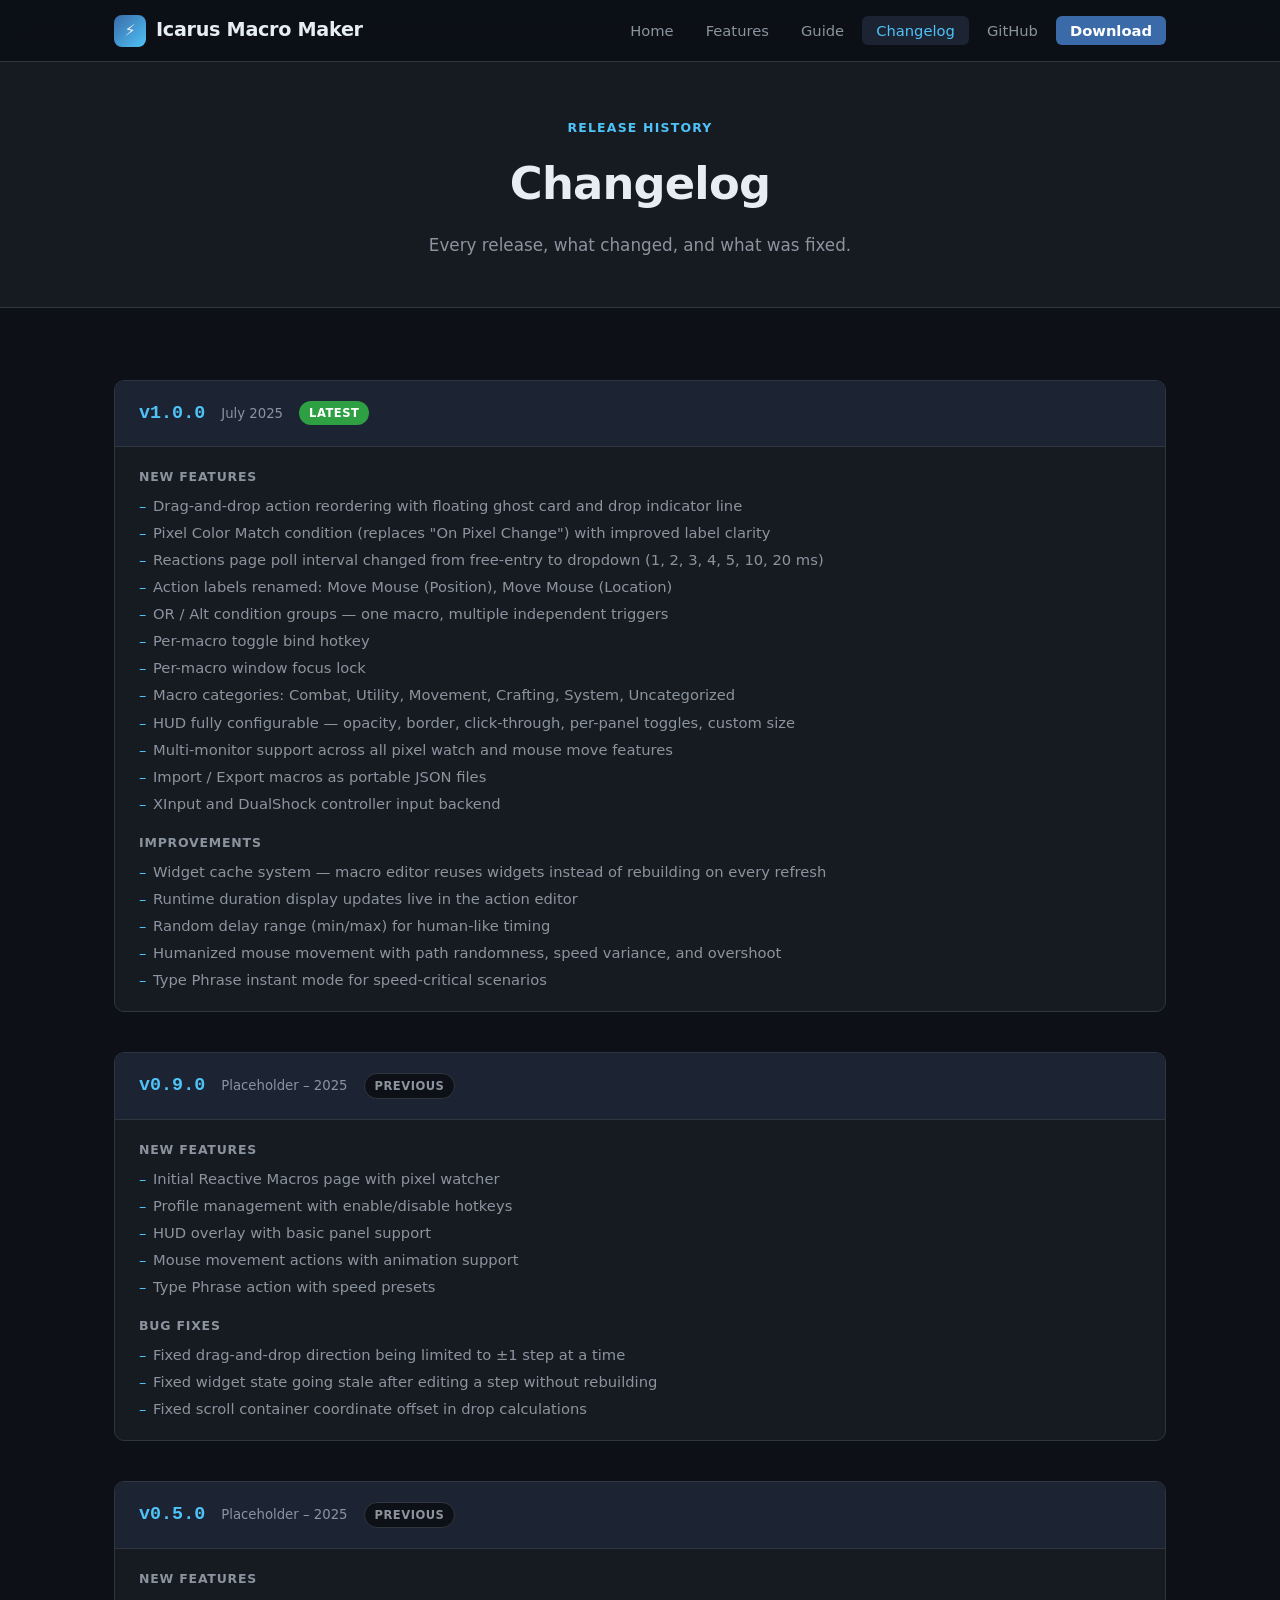
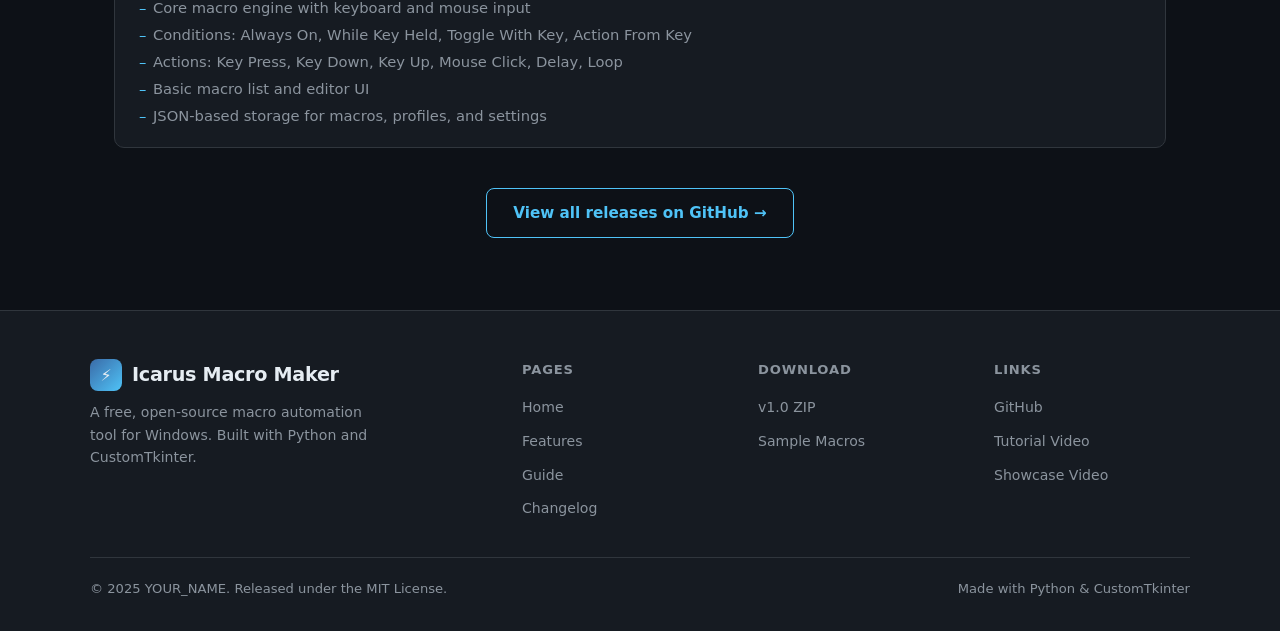
==== docs/changelog.html @ ae3ba270 "Add files via upload" ====
<!DOCTYPE html>
<html lang="en">
<head>
  <meta charset="UTF-8" />
  <meta name="viewport" content="width=device-width, initial-scale=1.0" />
  <meta name="description" content="Icarus Macro Maker changelog – version history and release notes." />
  <title>Changelog – Icarus Macro Maker</title>
  <link rel="stylesheet" href="css/style.css" />
</head>
<body>
<nav class="nav" role="navigation" aria-label="Main navigation">
  <div class="nav__inner">
    <a href="index.html" class="nav__logo">
      <div class="nav__logo-icon" aria-hidden="true">⚡</div>
      Icarus Macro Maker
    </a>
    <ul class="nav__links" role="list">
      <li><a href="index.html">Home</a></li>
      <li><a href="features.html">Features</a></li>
      <li><a href="guide.html">Guide</a></li>
      <li><a href="changelog.html">Changelog</a></li>
      <li><a href="https://github.com/YOUR_USERNAME/IcarusMacroMaker" target="_blank" rel="noopener">GitHub</a></li>
      <li><a href="index.html#downloads" class="nav__cta">Download</a></li>
    </ul>
    <button class="nav__hamburger" aria-label="Toggle menu" aria-expanded="false">
      <span></span><span></span><span></span>
    </button>
  </div>
</nav>

<header class="page-header" aria-labelledby="page-title">
  <p class="section__eyebrow">Release History</p>
  <h1 class="page-header__title" id="page-title">Changelog</h1>
  <p class="page-header__desc">Every release, what changed, and what was fixed.</p>
</header>

<section class="section" aria-label="Changelog">
  <div class="container">
    <div class="changelog">

      <!-- v1.0 -->
      <div class="cl-version">
        <div class="cl-version__header">
          <span class="cl-version__tag">v1.0.0</span>
          <span class="cl-version__date">July 2025</span>
          <span class="badge badge--latest">Latest</span>
        </div>
        <div class="cl-version__body">
          <div class="cl-group">
            <div class="cl-group__label">New Features</div>
            <div class="cl-group__items">
              <div class="cl-item">Drag-and-drop action reordering with floating ghost card and drop indicator line</div>
              <div class="cl-item">Pixel Color Match condition (replaces "On Pixel Change") with improved label clarity</div>
              <div class="cl-item">Reactions page poll interval changed from free-entry to dropdown (1, 2, 3, 4, 5, 10, 20 ms)</div>
              <div class="cl-item">Action labels renamed: Move Mouse (Position), Move Mouse (Location)</div>
              <div class="cl-item">OR / Alt condition groups — one macro, multiple independent triggers</div>
              <div class="cl-item">Per-macro toggle bind hotkey</div>
              <div class="cl-item">Per-macro window focus lock</div>
              <div class="cl-item">Macro categories: Combat, Utility, Movement, Crafting, System, Uncategorized</div>
              <div class="cl-item">HUD fully configurable — opacity, border, click-through, per-panel toggles, custom size</div>
              <div class="cl-item">Multi-monitor support across all pixel watch and mouse move features</div>
              <div class="cl-item">Import / Export macros as portable JSON files</div>
              <div class="cl-item">XInput and DualShock controller input backend</div>
            </div>
          </div>
          <div class="cl-group">
            <div class="cl-group__label">Improvements</div>
            <div class="cl-group__items">
              <div class="cl-item">Widget cache system — macro editor reuses widgets instead of rebuilding on every refresh</div>
              <div class="cl-item">Runtime duration display updates live in the action editor</div>
              <div class="cl-item">Random delay range (min/max) for human-like timing</div>
              <div class="cl-item">Humanized mouse movement with path randomness, speed variance, and overshoot</div>
              <div class="cl-item">Type Phrase instant mode for speed-critical scenarios</div>
            </div>
          </div>
        </div>
      </div>

      <!-- v0.9 -->
      <div class="cl-version">
        <div class="cl-version__header">
          <span class="cl-version__tag">v0.9.0</span>
          <span class="cl-version__date">Placeholder – 2025</span>
          <span class="badge badge--old">Previous</span>
        </div>
        <div class="cl-version__body">
          <div class="cl-group">
            <div class="cl-group__label">New Features</div>
            <div class="cl-group__items">
              <div class="cl-item">Initial Reactive Macros page with pixel watcher</div>
              <div class="cl-item">Profile management with enable/disable hotkeys</div>
              <div class="cl-item">HUD overlay with basic panel support</div>
              <div class="cl-item">Mouse movement actions with animation support</div>
              <div class="cl-item">Type Phrase action with speed presets</div>
            </div>
          </div>
          <div class="cl-group">
            <div class="cl-group__label">Bug Fixes</div>
            <div class="cl-group__items">
              <div class="cl-item">Fixed drag-and-drop direction being limited to ±1 step at a time</div>
              <div class="cl-item">Fixed widget state going stale after editing a step without rebuilding</div>
              <div class="cl-item">Fixed scroll container coordinate offset in drop calculations</div>
            </div>
          </div>
        </div>
      </div>

      <!-- v0.5 -->
      <div class="cl-version">
        <div class="cl-version__header">
          <span class="cl-version__tag">v0.5.0</span>
          <span class="cl-version__date">Placeholder – 2025</span>
          <span class="badge badge--old">Previous</span>
        </div>
        <div class="cl-version__body">
          <div class="cl-group">
            <div class="cl-group__label">New Features</div>
            <div class="cl-group__items">
              <div class="cl-item">Core macro engine with keyboard and mouse input</div>
              <div class="cl-item">Conditions: Always On, While Key Held, Toggle With Key, Action From Key</div>
              <div class="cl-item">Actions: Key Press, Key Down, Key Up, Mouse Click, Delay, Loop</div>
              <div class="cl-item">Basic macro list and editor UI</div>
              <div class="cl-item">JSON-based storage for macros, profiles, and settings</div>
            </div>
          </div>
        </div>
      </div>

    </div>

    <div style="margin-top:40px;text-align:center;">
      <a href="https://github.com/YOUR_USERNAME/IcarusMacroMaker/releases" target="_blank" rel="noopener" class="btn btn-outline">
        View all releases on GitHub →
      </a>
    </div>
  </div>
</section>

<footer class="footer" role="contentinfo">
  <div class="footer__inner">
    <div class="footer__brand">
      <div class="nav__logo"><div class="nav__logo-icon" aria-hidden="true">⚡</div>Icarus Macro Maker</div>
      <p>A free, open-source macro automation tool for Windows. Built with Python and CustomTkinter.</p>
    </div>
    <div>
      <div class="footer__col-title">Pages</div>
      <ul class="footer__links">
        <li><a href="index.html">Home</a></li><li><a href="features.html">Features</a></li>
        <li><a href="guide.html">Guide</a></li><li><a href="changelog.html">Changelog</a></li>
      </ul>
    </div>
    <div>
      <div class="footer__col-title">Download</div>
      <ul class="footer__links">
        <li><a href="releases/IcarusMacroMaker_v1.0.zip" download>v1.0 ZIP</a></li>
        <li><a href="releases/IcarusMacroMaker_SampleMacros.json" download>Sample Macros</a></li>
      </ul>
    </div>
    <div>
      <div class="footer__col-title">Links</div>
      <ul class="footer__links">
        <li><a href="https://github.com/YOUR_USERNAME/IcarusMacroMaker" target="_blank" rel="noopener">GitHub</a></li>
        <li><a href="https://www.youtube.com/watch?v=PLACEHOLDER_VIDEO_1" target="_blank" rel="noopener">Tutorial Video</a></li>
        <li><a href="https://www.youtube.com/watch?v=PLACEHOLDER_VIDEO_2" target="_blank" rel="noopener">Showcase Video</a></li>
      </ul>
    </div>
  </div>
  <div class="footer__bottom">
    <span>© 2025 YOUR_NAME. Released under the MIT License.</span>
    <span>Made with Python &amp; CustomTkinter</span>
  </div>
</footer>
<script src="js/main.js"></script>
</body>
</html>
---- docs/css/style.css ----
/* ============================================================
   Icarus Macro Maker – GitHub Pages stylesheet
   Dark theme, no framework dependencies
   ============================================================ */

/* ── Reset & base ─────────────────────────────────────────── */
*, *::before, *::after { box-sizing: border-box; margin: 0; padding: 0; }

:root {
  --bg:          #0d1117;
  --bg2:         #161b22;
  --bg3:         #1c2333;
  --border:      #30363d;
  --accent:      #4FC3F7;
  --accent2:     #3A6BA8;
  --accent-glow: rgba(79,195,247,0.18);
  --text:        #e6edf3;
  --text-muted:  #8b949e;
  --red:         #AA0000;
  --red-hover:   #cc2222;
  --green:       #2ea043;
  --radius:      10px;
  --nav-h:       62px;
  --max-w:       1100px;
  --transition:  0.2s ease;
}

html { scroll-behavior: smooth; font-size: 16px; }

body {
  background: var(--bg);
  color: var(--text);
  font-family: "Segoe UI", system-ui, -apple-system, sans-serif;
  line-height: 1.6;
  min-height: 100vh;
}

a { color: var(--accent); text-decoration: none; }
a:hover { text-decoration: underline; }

img { max-width: 100%; display: block; }

ul { list-style: none; }

/* ── Utility ──────────────────────────────────────────────── */
.container { max-width: var(--max-w); margin: 0 auto; padding: 0 24px; }
.text-muted { color: var(--text-muted); }
.text-accent { color: var(--accent); }
.mt-sm { margin-top: 8px; }
.mt-md { margin-top: 24px; }
.mt-lg { margin-top: 48px; }
.mb-md { margin-bottom: 24px; }

/* ── Navigation ───────────────────────────────────────────── */
.nav {
  position: sticky;
  top: 0;
  z-index: 100;
  height: var(--nav-h);
  background: rgba(13,17,23,0.92);
  backdrop-filter: blur(12px);
  border-bottom: 1px solid var(--border);
  display: flex;
  align-items: center;
}

.nav__inner {
  display: flex;
  align-items: center;
  justify-content: space-between;
  width: 100%;
  max-width: var(--max-w);
  margin: 0 auto;
  padding: 0 24px;
}

.nav__logo {
  font-size: 1.2rem;
  font-weight: 700;
  color: var(--text);
  letter-spacing: -0.3px;
  display: flex;
  align-items: center;
  gap: 10px;
}

.nav__logo-icon {
  width: 32px;
  height: 32px;
  background: linear-gradient(135deg, var(--accent2), var(--accent));
  border-radius: 8px;
  display: flex;
  align-items: center;
  justify-content: center;
  font-size: 1rem;
}

.nav__links {
  display: flex;
  align-items: center;
  gap: 4px;
}

.nav__links a {
  color: var(--text-muted);
  padding: 6px 14px;
  border-radius: 6px;
  font-size: 0.92rem;
  transition: color var(--transition), background var(--transition);
}

.nav__links a:hover,
.nav__links a.active {
  color: var(--text);
  background: var(--bg3);
  text-decoration: none;
}

.nav__links a.active { color: var(--accent); }

.nav__cta {
  background: var(--accent2);
  color: #fff !important;
  padding: 7px 18px;
  border-radius: 6px;
  font-weight: 600;
  font-size: 0.88rem;
  transition: background var(--transition);
}

.nav__cta:hover {
  background: var(--accent) !important;
  color: #000 !important;
  text-decoration: none !important;
}

/* hamburger (mobile) */
.nav__hamburger {
  display: none;
  flex-direction: column;
  gap: 5px;
  cursor: pointer;
  padding: 4px;
}
.nav__hamburger span {
  width: 24px; height: 2px;
  background: var(--text-muted);
  border-radius: 2px;
  transition: var(--transition);
}

/* ── Hero ─────────────────────────────────────────────────── */
.hero {
  padding: 96px 24px 80px;
  text-align: center;
  background: radial-gradient(ellipse 80% 50% at 50% -10%, rgba(58,107,168,0.28) 0%, transparent 70%);
}

.hero__badge {
  display: inline-block;
  background: var(--bg3);
  border: 1px solid var(--border);
  color: var(--accent);
  font-size: 0.8rem;
  font-weight: 600;
  letter-spacing: 0.6px;
  text-transform: uppercase;
  padding: 4px 14px;
  border-radius: 20px;
  margin-bottom: 22px;
}

.hero__title {
  font-size: clamp(2.4rem, 6vw, 4rem);
  font-weight: 800;
  letter-spacing: -1.5px;
  line-height: 1.1;
  margin-bottom: 22px;
}

.hero__title span { color: var(--accent); }

.hero__sub {
  font-size: 1.15rem;
  color: var(--text-muted);
  max-width: 580px;
  margin: 0 auto 36px;
}

.hero__actions {
  display: flex;
  justify-content: center;
  gap: 14px;
  flex-wrap: wrap;
}

/* ── Buttons ──────────────────────────────────────────────── */
.btn {
  display: inline-flex;
  align-items: center;
  gap: 8px;
  padding: 12px 26px;
  border-radius: 8px;
  font-size: 0.95rem;
  font-weight: 600;
  cursor: pointer;
  border: none;
  transition: all var(--transition);
  text-decoration: none !important;
}

.btn-primary {
  background: var(--accent);
  color: #000;
}
.btn-primary:hover { background: #81d4fa; transform: translateY(-1px); }

.btn-secondary {
  background: var(--bg3);
  color: var(--text);
  border: 1px solid var(--border);
}
.btn-secondary:hover { background: #21262d; border-color: var(--accent); }

.btn-outline {
  background: transparent;
  color: var(--accent);
  border: 1px solid var(--accent);
}
.btn-outline:hover { background: var(--accent-glow); }

.btn-red {
  background: var(--red);
  color: #fff;
}
.btn-red:hover { background: var(--red-hover); }

.btn-yt {
  background: #c4302b;
  color: #fff;
}
.btn-yt:hover { background: #e03025; transform: translateY(-1px); }

.btn-sm { padding: 8px 16px; font-size: 0.85rem; }

.btn svg, .btn .icon { width: 18px; height: 18px; flex-shrink: 0; }

/* ── Section ──────────────────────────────────────────────── */
.section { padding: 72px 0; }
.section--alt { background: var(--bg2); }

.section__header {
  text-align: center;
  margin-bottom: 52px;
}

.section__eyebrow {
  font-size: 0.78rem;
  font-weight: 700;
  letter-spacing: 1.2px;
  text-transform: uppercase;
  color: var(--accent);
  margin-bottom: 10px;
}

.section__title {
  font-size: clamp(1.6rem, 3.5vw, 2.4rem);
  font-weight: 700;
  letter-spacing: -0.6px;
  margin-bottom: 14px;
}

.section__desc {
  color: var(--text-muted);
  font-size: 1.05rem;
  max-width: 560px;
  margin: 0 auto;
}

/* ── Cards grid ───────────────────────────────────────────── */
.cards {
  display: grid;
  grid-template-columns: repeat(auto-fill, minmax(280px, 1fr));
  gap: 20px;
}

.card {
  background: var(--bg2);
  border: 1px solid var(--border);
  border-radius: var(--radius);
  padding: 28px 24px;
  transition: border-color var(--transition), transform var(--transition);
}

.card:hover {
  border-color: var(--accent2);
  transform: translateY(-2px);
}

.section--alt .card { background: var(--bg3); }

.card__icon {
  font-size: 1.8rem;
  margin-bottom: 14px;
}

.card__title {
  font-size: 1.05rem;
  font-weight: 700;
  margin-bottom: 8px;
}

.card__body {
  font-size: 0.93rem;
  color: var(--text-muted);
  line-height: 1.6;
}

/* ── Download cards ───────────────────────────────────────── */
.download-grid {
  display: grid;
  grid-template-columns: repeat(auto-fill, minmax(320px, 1fr));
  gap: 24px;
}

.dl-card {
  background: var(--bg3);
  border: 1px solid var(--border);
  border-radius: var(--radius);
  padding: 28px 26px;
  display: flex;
  flex-direction: column;
  gap: 14px;
  transition: border-color var(--transition);
}

.dl-card:hover { border-color: var(--accent); }

.dl-card__icon { font-size: 2.2rem; }

.dl-card__name {
  font-size: 1.15rem;
  font-weight: 700;
}

.dl-card__meta {
  font-size: 0.82rem;
  color: var(--text-muted);
  display: flex;
  gap: 16px;
}

.dl-card__desc {
  font-size: 0.92rem;
  color: var(--text-muted);
  flex: 1;
}

/* ── YouTube grid ─────────────────────────────────────────── */
.yt-grid {
  display: grid;
  grid-template-columns: repeat(auto-fill, minmax(320px, 1fr));
  gap: 24px;
}

.yt-card {
  background: var(--bg3);
  border: 1px solid var(--border);
  border-radius: var(--radius);
  overflow: hidden;
  transition: border-color var(--transition), transform var(--transition);
}

.yt-card:hover { border-color: #c4302b; transform: translateY(-2px); }

.yt-card__thumb {
  position: relative;
  background: #111;
  aspect-ratio: 16/9;
  display: flex;
  align-items: center;
  justify-content: center;
  overflow: hidden;
}

.yt-card__thumb img {
  width: 100%;
  height: 100%;
  object-fit: cover;
}

.yt-card__play {
  position: absolute;
  inset: 0;
  display: flex;
  align-items: center;
  justify-content: center;
  background: rgba(0,0,0,0.35);
  transition: background var(--transition);
}

.yt-card:hover .yt-card__play { background: rgba(0,0,0,0.15); }

.yt-card__play svg {
  width: 52px; height: 52px;
  fill: #fff;
  drop-shadow: 0 2px 8px rgba(0,0,0,0.5);
}

.yt-card__info { padding: 18px 20px; }
.yt-card__label {
  font-size: 0.72rem;
  font-weight: 700;
  letter-spacing: 0.8px;
  text-transform: uppercase;
  color: #c4302b;
  margin-bottom: 6px;
}
.yt-card__title {
  font-size: 1rem;
  font-weight: 600;
  margin-bottom: 6px;
}
.yt-card__desc { font-size: 0.88rem; color: var(--text-muted); }

/* ── Feature list ─────────────────────────────────────────── */
.feature-list {
  display: flex;
  flex-direction: column;
  gap: 48px;
}

.feature-block {
  display: grid;
  grid-template-columns: 1fr 1fr;
  gap: 48px;
  align-items: start;
}

.feature-block--flip { direction: rtl; }
.feature-block--flip > * { direction: ltr; }

.feature-block__icon {
  font-size: 3rem;
  margin-bottom: 12px;
}

.feature-block__title {
  font-size: 1.45rem;
  font-weight: 700;
  margin-bottom: 10px;
}

.feature-block__body {
  color: var(--text-muted);
  font-size: 0.97rem;
  line-height: 1.75;
  margin-bottom: 16px;
}

.feature-block__panel {
  background: var(--bg3);
  border: 1px solid var(--border);
  border-radius: var(--radius);
  padding: 22px 24px;
}

.feature-tag-list {
  display: flex;
  flex-wrap: wrap;
  gap: 8px;
  margin-top: 12px;
}

.tag {
  background: var(--bg3);
  border: 1px solid var(--border);
  color: var(--text-muted);
  font-size: 0.8rem;
  padding: 3px 10px;
  border-radius: 20px;
}

.tag--accent {
  border-color: var(--accent2);
  color: var(--accent);
  background: var(--accent-glow);
}

/* ── Checklist ────────────────────────────────────────────── */
.checklist { display: flex; flex-direction: column; gap: 10px; }
.checklist li {
  display: flex;
  align-items: flex-start;
  gap: 10px;
  font-size: 0.93rem;
  color: var(--text-muted);
}
.checklist li::before {
  content: "✓";
  color: var(--accent);
  font-weight: 700;
  flex-shrink: 0;
  margin-top: 1px;
}

/* ── Guide steps ──────────────────────────────────────────── */
.steps { display: flex; flex-direction: column; gap: 28px; }

.step {
  display: flex;
  gap: 20px;
  align-items: flex-start;
}

.step__num {
  width: 38px;
  height: 38px;
  border-radius: 50%;
  background: var(--accent2);
  color: #fff;
  font-size: 0.95rem;
  font-weight: 700;
  display: flex;
  align-items: center;
  justify-content: center;
  flex-shrink: 0;
}

.step__body { flex: 1; }

.step__title {
  font-size: 1.05rem;
  font-weight: 700;
  margin-bottom: 5px;
}

.step__desc {
  font-size: 0.92rem;
  color: var(--text-muted);
  line-height: 1.65;
}

.step__code {
  margin-top: 10px;
  background: var(--bg);
  border: 1px solid var(--border);
  border-radius: 6px;
  padding: 12px 16px;
  font-family: "Cascadia Code", "Fira Code", monospace;
  font-size: 0.85rem;
  color: var(--accent);
  overflow-x: auto;
}

/* ── Code blocks ──────────────────────────────────────────── */
pre, code {
  font-family: "Cascadia Code", "Fira Code", "Consolas", monospace;
  font-size: 0.87rem;
}

pre {
  background: var(--bg);
  border: 1px solid var(--border);
  border-radius: 8px;
  padding: 18px 20px;
  overflow-x: auto;
  color: #79c0ff;
  line-height: 1.65;
}

/* ── Changelog ────────────────────────────────────────────── */
.changelog { display: flex; flex-direction: column; gap: 40px; }

.cl-version {
  background: var(--bg2);
  border: 1px solid var(--border);
  border-radius: var(--radius);
  overflow: hidden;
}

.cl-version__header {
  display: flex;
  align-items: center;
  gap: 16px;
  padding: 18px 24px;
  background: var(--bg3);
  border-bottom: 1px solid var(--border);
}

.cl-version__tag {
  font-size: 1.15rem;
  font-weight: 700;
  font-family: monospace;
  color: var(--accent);
}

.cl-version__date {
  font-size: 0.83rem;
  color: var(--text-muted);
}

.badge {
  font-size: 0.72rem;
  font-weight: 700;
  letter-spacing: 0.5px;
  text-transform: uppercase;
  padding: 3px 10px;
  border-radius: 20px;
}

.badge--latest { background: var(--green); color: #fff; }
.badge--beta   { background: #9e6a03; color: #fff; }
.badge--old    { background: var(--bg); color: var(--text-muted); border: 1px solid var(--border); }

.cl-version__body { padding: 20px 24px; }

.cl-group { margin-bottom: 18px; }
.cl-group:last-child { margin-bottom: 0; }

.cl-group__label {
  font-size: 0.78rem;
  font-weight: 700;
  letter-spacing: 0.8px;
  text-transform: uppercase;
  color: var(--text-muted);
  margin-bottom: 8px;
}

.cl-group__items { display: flex; flex-direction: column; gap: 5px; }

.cl-item {
  font-size: 0.92rem;
  color: var(--text-muted);
  padding-left: 14px;
  position: relative;
  line-height: 1.5;
}

.cl-item::before {
  content: "–";
  position: absolute;
  left: 0;
  color: var(--accent);
}

/* ── Stats bar ────────────────────────────────────────────── */
.stats {
  display: grid;
  grid-template-columns: repeat(auto-fill, minmax(160px, 1fr));
  gap: 1px;
  background: var(--border);
  border: 1px solid var(--border);
  border-radius: var(--radius);
  overflow: hidden;
}

.stat {
  background: var(--bg2);
  padding: 28px 24px;
  text-align: center;
}

.stat__num {
  font-size: 2rem;
  font-weight: 800;
  color: var(--accent);
  line-height: 1;
  margin-bottom: 6px;
}

.stat__label {
  font-size: 0.82rem;
  color: var(--text-muted);
}

/* ── Footer ───────────────────────────────────────────────── */
.footer {
  border-top: 1px solid var(--border);
  background: var(--bg2);
  padding: 48px 24px 32px;
}

.footer__inner {
  max-width: var(--max-w);
  margin: 0 auto;
  display: grid;
  grid-template-columns: 2fr 1fr 1fr 1fr;
  gap: 40px;
}

.footer__brand p {
  color: var(--text-muted);
  font-size: 0.88rem;
  margin-top: 10px;
  max-width: 280px;
}

.footer__col-title {
  font-size: 0.82rem;
  font-weight: 700;
  letter-spacing: 0.8px;
  text-transform: uppercase;
  color: var(--text-muted);
  margin-bottom: 14px;
}

.footer__links { display: flex; flex-direction: column; gap: 8px; }
.footer__links a {
  font-size: 0.88rem;
  color: var(--text-muted);
  transition: color var(--transition);
}
.footer__links a:hover { color: var(--text); text-decoration: none; }

.footer__bottom {
  max-width: var(--max-w);
  margin: 36px auto 0;
  padding-top: 20px;
  border-top: 1px solid var(--border);
  display: flex;
  justify-content: space-between;
  align-items: center;
  flex-wrap: wrap;
  gap: 12px;
  font-size: 0.82rem;
  color: var(--text-muted);
}

/* ── Alert / info box ─────────────────────────────────────── */
.alert {
  border-radius: 8px;
  padding: 14px 18px;
  font-size: 0.92rem;
  line-height: 1.6;
  margin: 16px 0;
  display: flex;
  gap: 10px;
  align-items: flex-start;
}

.alert--info {
  background: rgba(79,195,247,0.08);
  border: 1px solid rgba(79,195,247,0.25);
  color: var(--accent);
}

.alert--warn {
  background: rgba(210,153,34,0.08);
  border: 1px solid rgba(210,153,34,0.3);
  color: #d2991a;
}

/* ── Page header (inner pages) ────────────────────────────── */
.page-header {
  background: var(--bg2);
  border-bottom: 1px solid var(--border);
  padding: 56px 24px 48px;
  text-align: center;
}

.page-header__title {
  font-size: clamp(1.8rem, 4vw, 2.8rem);
  font-weight: 800;
  letter-spacing: -0.8px;
  margin-bottom: 12px;
}

.page-header__desc {
  color: var(--text-muted);
  font-size: 1.05rem;
  max-width: 540px;
  margin: 0 auto;
}

/* ── Divider ──────────────────────────────────────────────── */
.divider {
  border: none;
  border-top: 1px solid var(--border);
  margin: 48px 0;
}

/* ── Responsive ───────────────────────────────────────────── */
@media (max-width: 900px) {
  .footer__inner { grid-template-columns: 1fr 1fr; }
  .feature-block { grid-template-columns: 1fr; gap: 24px; }
  .feature-block--flip { direction: ltr; }
}

@media (max-width: 640px) {
  .nav__links { display: none; flex-direction: column; position: absolute; top: var(--nav-h); left: 0; right: 0; background: var(--bg2); border-bottom: 1px solid var(--border); padding: 12px 16px; gap: 2px; }
  .nav__links.open { display: flex; }
  .nav__hamburger { display: flex; }
  .hero { padding: 64px 20px 56px; }
  .footer__inner { grid-template-columns: 1fr; gap: 28px; }
  .stats { grid-template-columns: 1fr 1fr; }
  .section { padding: 48px 0; }
}
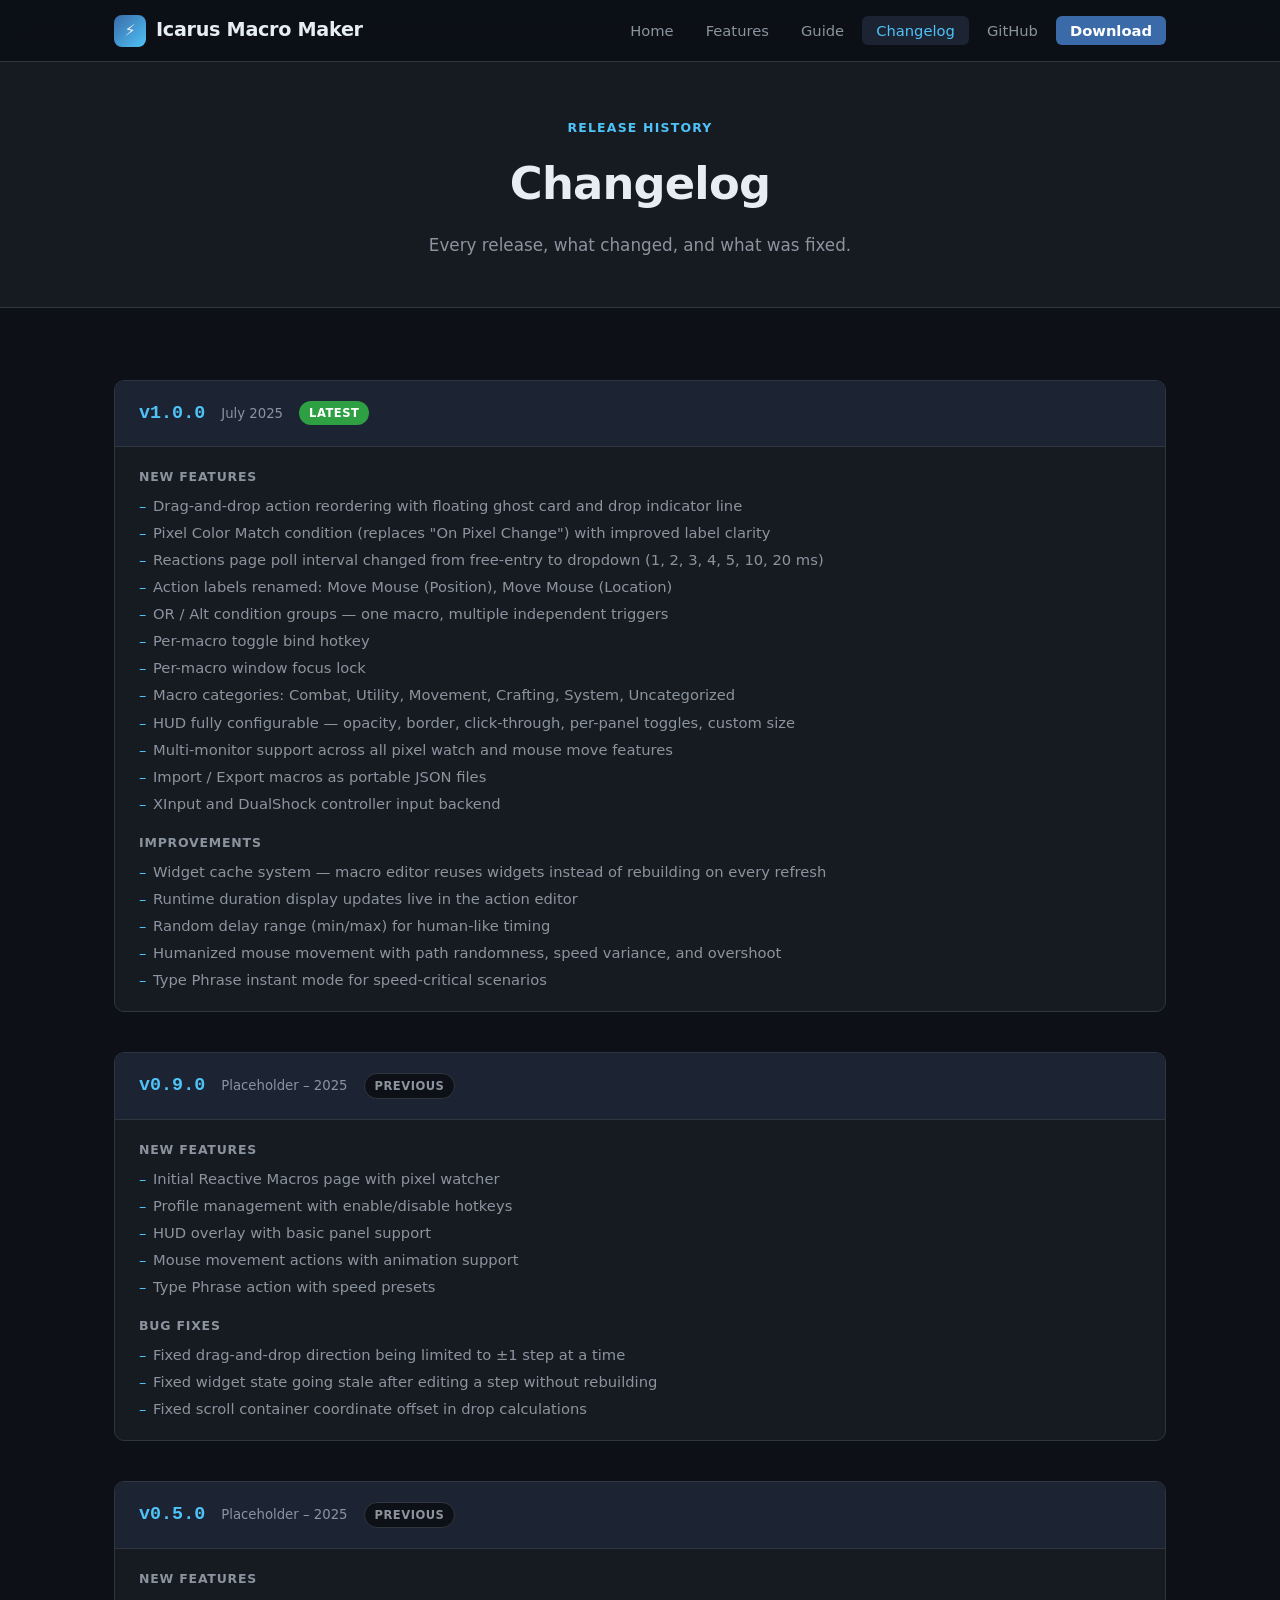
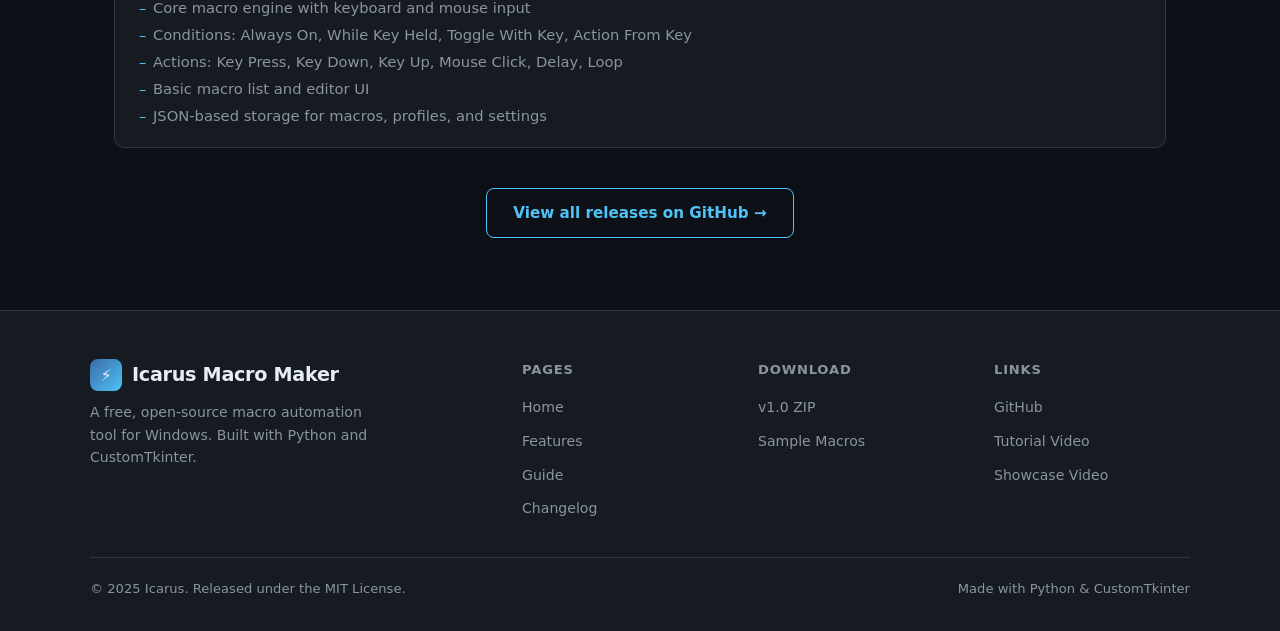
==== commit 013ab9af: "Add files via upload" ====
--- a/docs/changelog.html
+++ b/docs/changelog.html
@@ -1,175 +1,175 @@
-<!DOCTYPE html>
-<html lang="en">
-<head>
-  <meta charset="UTF-8" />
-  <meta name="viewport" content="width=device-width, initial-scale=1.0" />
-  <meta name="description" content="Icarus Macro Maker changelog – version history and release notes." />
-  <title>Changelog – Icarus Macro Maker</title>
-  <link rel="stylesheet" href="css/style.css" />
-</head>
-<body>
-<nav class="nav" role="navigation" aria-label="Main navigation">
-  <div class="nav__inner">
-    <a href="index.html" class="nav__logo">
-      <div class="nav__logo-icon" aria-hidden="true">⚡</div>
-      Icarus Macro Maker
-    </a>
-    <ul class="nav__links" role="list">
-      <li><a href="index.html">Home</a></li>
-      <li><a href="features.html">Features</a></li>
-      <li><a href="guide.html">Guide</a></li>
-      <li><a href="changelog.html">Changelog</a></li>
-      <li><a href="https://github.com/YOUR_USERNAME/IcarusMacroMaker" target="_blank" rel="noopener">GitHub</a></li>
-      <li><a href="index.html#downloads" class="nav__cta">Download</a></li>
-    </ul>
-    <button class="nav__hamburger" aria-label="Toggle menu" aria-expanded="false">
-      <span></span><span></span><span></span>
-    </button>
-  </div>
-</nav>
-
-<header class="page-header" aria-labelledby="page-title">
-  <p class="section__eyebrow">Release History</p>
-  <h1 class="page-header__title" id="page-title">Changelog</h1>
-  <p class="page-header__desc">Every release, what changed, and what was fixed.</p>
-</header>
-
-<section class="section" aria-label="Changelog">
-  <div class="container">
-    <div class="changelog">
-
-      <!-- v1.0 -->
-      <div class="cl-version">
-        <div class="cl-version__header">
-          <span class="cl-version__tag">v1.0.0</span>
-          <span class="cl-version__date">July 2025</span>
-          <span class="badge badge--latest">Latest</span>
-        </div>
-        <div class="cl-version__body">
-          <div class="cl-group">
-            <div class="cl-group__label">New Features</div>
-            <div class="cl-group__items">
-              <div class="cl-item">Drag-and-drop action reordering with floating ghost card and drop indicator line</div>
-              <div class="cl-item">Pixel Color Match condition (replaces "On Pixel Change") with improved label clarity</div>
-              <div class="cl-item">Reactions page poll interval changed from free-entry to dropdown (1, 2, 3, 4, 5, 10, 20 ms)</div>
-              <div class="cl-item">Action labels renamed: Move Mouse (Position), Move Mouse (Location)</div>
-              <div class="cl-item">OR / Alt condition groups — one macro, multiple independent triggers</div>
-              <div class="cl-item">Per-macro toggle bind hotkey</div>
-              <div class="cl-item">Per-macro window focus lock</div>
-              <div class="cl-item">Macro categories: Combat, Utility, Movement, Crafting, System, Uncategorized</div>
-              <div class="cl-item">HUD fully configurable — opacity, border, click-through, per-panel toggles, custom size</div>
-              <div class="cl-item">Multi-monitor support across all pixel watch and mouse move features</div>
-              <div class="cl-item">Import / Export macros as portable JSON files</div>
-              <div class="cl-item">XInput and DualShock controller input backend</div>
-            </div>
-          </div>
-          <div class="cl-group">
-            <div class="cl-group__label">Improvements</div>
-            <div class="cl-group__items">
-              <div class="cl-item">Widget cache system — macro editor reuses widgets instead of rebuilding on every refresh</div>
-              <div class="cl-item">Runtime duration display updates live in the action editor</div>
-              <div class="cl-item">Random delay range (min/max) for human-like timing</div>
-              <div class="cl-item">Humanized mouse movement with path randomness, speed variance, and overshoot</div>
-              <div class="cl-item">Type Phrase instant mode for speed-critical scenarios</div>
-            </div>
-          </div>
-        </div>
-      </div>
-
-      <!-- v0.9 -->
-      <div class="cl-version">
-        <div class="cl-version__header">
-          <span class="cl-version__tag">v0.9.0</span>
-          <span class="cl-version__date">Placeholder – 2025</span>
-          <span class="badge badge--old">Previous</span>
-        </div>
-        <div class="cl-version__body">
-          <div class="cl-group">
-            <div class="cl-group__label">New Features</div>
-            <div class="cl-group__items">
-              <div class="cl-item">Initial Reactive Macros page with pixel watcher</div>
-              <div class="cl-item">Profile management with enable/disable hotkeys</div>
-              <div class="cl-item">HUD overlay with basic panel support</div>
-              <div class="cl-item">Mouse movement actions with animation support</div>
-              <div class="cl-item">Type Phrase action with speed presets</div>
-            </div>
-          </div>
-          <div class="cl-group">
-            <div class="cl-group__label">Bug Fixes</div>
-            <div class="cl-group__items">
-              <div class="cl-item">Fixed drag-and-drop direction being limited to ±1 step at a time</div>
-              <div class="cl-item">Fixed widget state going stale after editing a step without rebuilding</div>
-              <div class="cl-item">Fixed scroll container coordinate offset in drop calculations</div>
-            </div>
-          </div>
-        </div>
-      </div>
-
-      <!-- v0.5 -->
-      <div class="cl-version">
-        <div class="cl-version__header">
-          <span class="cl-version__tag">v0.5.0</span>
-          <span class="cl-version__date">Placeholder – 2025</span>
-          <span class="badge badge--old">Previous</span>
-        </div>
-        <div class="cl-version__body">
-          <div class="cl-group">
-            <div class="cl-group__label">New Features</div>
-            <div class="cl-group__items">
-              <div class="cl-item">Core macro engine with keyboard and mouse input</div>
-              <div class="cl-item">Conditions: Always On, While Key Held, Toggle With Key, Action From Key</div>
-              <div class="cl-item">Actions: Key Press, Key Down, Key Up, Mouse Click, Delay, Loop</div>
-              <div class="cl-item">Basic macro list and editor UI</div>
-              <div class="cl-item">JSON-based storage for macros, profiles, and settings</div>
-            </div>
-          </div>
-        </div>
-      </div>
-
-    </div>
-
-    <div style="margin-top:40px;text-align:center;">
-      <a href="https://github.com/YOUR_USERNAME/IcarusMacroMaker/releases" target="_blank" rel="noopener" class="btn btn-outline">
-        View all releases on GitHub →
-      </a>
-    </div>
-  </div>
-</section>
-
-<footer class="footer" role="contentinfo">
-  <div class="footer__inner">
-    <div class="footer__brand">
-      <div class="nav__logo"><div class="nav__logo-icon" aria-hidden="true">⚡</div>Icarus Macro Maker</div>
-      <p>A free, open-source macro automation tool for Windows. Built with Python and CustomTkinter.</p>
-    </div>
-    <div>
-      <div class="footer__col-title">Pages</div>
-      <ul class="footer__links">
-        <li><a href="index.html">Home</a></li><li><a href="features.html">Features</a></li>
-        <li><a href="guide.html">Guide</a></li><li><a href="changelog.html">Changelog</a></li>
-      </ul>
-    </div>
-    <div>
-      <div class="footer__col-title">Download</div>
-      <ul class="footer__links">
-        <li><a href="releases/IcarusMacroMaker_v1.0.zip" download>v1.0 ZIP</a></li>
-        <li><a href="releases/IcarusMacroMaker_SampleMacros.json" download>Sample Macros</a></li>
-      </ul>
-    </div>
-    <div>
-      <div class="footer__col-title">Links</div>
-      <ul class="footer__links">
-        <li><a href="https://github.com/YOUR_USERNAME/IcarusMacroMaker" target="_blank" rel="noopener">GitHub</a></li>
-        <li><a href="https://www.youtube.com/watch?v=PLACEHOLDER_VIDEO_1" target="_blank" rel="noopener">Tutorial Video</a></li>
-        <li><a href="https://www.youtube.com/watch?v=PLACEHOLDER_VIDEO_2" target="_blank" rel="noopener">Showcase Video</a></li>
-      </ul>
-    </div>
-  </div>
-  <div class="footer__bottom">
-    <span>© 2025 YOUR_NAME. Released under the MIT License.</span>
-    <span>Made with Python &amp; CustomTkinter</span>
-  </div>
-</footer>
-<script src="js/main.js"></script>
-</body>
-</html>
+<!DOCTYPE html>
+<html lang="en">
+<head>
+  <meta charset="UTF-8" />
+  <meta name="viewport" content="width=device-width, initial-scale=1.0" />
+  <meta name="description" content="Icarus Macro Maker changelog – version history and release notes." />
+  <title>Changelog – Icarus Macro Maker</title>
+  <link rel="stylesheet" href="css/style.css" />
+</head>
+<body>
+<nav class="nav" role="navigation" aria-label="Main navigation">
+  <div class="nav__inner">
+    <a href="index.html" class="nav__logo">
+      <div class="nav__logo-icon" aria-hidden="true">⚡</div>
+      Icarus Macro Maker
+    </a>
+    <ul class="nav__links" role="list">
+      <li><a href="index.html">Home</a></li>
+      <li><a href="features.html">Features</a></li>
+      <li><a href="guide.html">Guide</a></li>
+      <li><a href="changelog.html">Changelog</a></li>
+      <li><a href="https://github.com/Dxmpire/IcarusMacroMaker" target="_blank" rel="noopener">GitHub</a></li>
+      <li><a href="index.html#downloads" class="nav__cta">Download</a></li>
+    </ul>
+    <button class="nav__hamburger" aria-label="Toggle menu" aria-expanded="false">
+      <span></span><span></span><span></span>
+    </button>
+  </div>
+</nav>
+
+<header class="page-header" aria-labelledby="page-title">
+  <p class="section__eyebrow">Release History</p>
+  <h1 class="page-header__title" id="page-title">Changelog</h1>
+  <p class="page-header__desc">Every release, what changed, and what was fixed.</p>
+</header>
+
+<section class="section" aria-label="Changelog">
+  <div class="container">
+    <div class="changelog">
+
+      <!-- v1.0 -->
+      <div class="cl-version">
+        <div class="cl-version__header">
+          <span class="cl-version__tag">v1.0.0</span>
+          <span class="cl-version__date">July 2025</span>
+          <span class="badge badge--latest">Latest</span>
+        </div>
+        <div class="cl-version__body">
+          <div class="cl-group">
+            <div class="cl-group__label">New Features</div>
+            <div class="cl-group__items">
+              <div class="cl-item">Drag-and-drop action reordering with floating ghost card and drop indicator line</div>
+              <div class="cl-item">Pixel Color Match condition (replaces "On Pixel Change") with improved label clarity</div>
+              <div class="cl-item">Reactions page poll interval changed from free-entry to dropdown (1, 2, 3, 4, 5, 10, 20 ms)</div>
+              <div class="cl-item">Action labels renamed: Move Mouse (Position), Move Mouse (Location)</div>
+              <div class="cl-item">OR / Alt condition groups — one macro, multiple independent triggers</div>
+              <div class="cl-item">Per-macro toggle bind hotkey</div>
+              <div class="cl-item">Per-macro window focus lock</div>
+              <div class="cl-item">Macro categories: Combat, Utility, Movement, Crafting, System, Uncategorized</div>
+              <div class="cl-item">HUD fully configurable — opacity, border, click-through, per-panel toggles, custom size</div>
+              <div class="cl-item">Multi-monitor support across all pixel watch and mouse move features</div>
+              <div class="cl-item">Import / Export macros as portable JSON files</div>
+              <div class="cl-item">XInput and DualShock controller input backend</div>
+            </div>
+          </div>
+          <div class="cl-group">
+            <div class="cl-group__label">Improvements</div>
+            <div class="cl-group__items">
+              <div class="cl-item">Widget cache system — macro editor reuses widgets instead of rebuilding on every refresh</div>
+              <div class="cl-item">Runtime duration display updates live in the action editor</div>
+              <div class="cl-item">Random delay range (min/max) for human-like timing</div>
+              <div class="cl-item">Humanized mouse movement with path randomness, speed variance, and overshoot</div>
+              <div class="cl-item">Type Phrase instant mode for speed-critical scenarios</div>
+            </div>
+          </div>
+        </div>
+      </div>
+
+      <!-- v0.9 -->
+      <div class="cl-version">
+        <div class="cl-version__header">
+          <span class="cl-version__tag">v0.9.0</span>
+          <span class="cl-version__date">Placeholder – 2025</span>
+          <span class="badge badge--old">Previous</span>
+        </div>
+        <div class="cl-version__body">
+          <div class="cl-group">
+            <div class="cl-group__label">New Features</div>
+            <div class="cl-group__items">
+              <div class="cl-item">Initial Reactive Macros page with pixel watcher</div>
+              <div class="cl-item">Profile management with enable/disable hotkeys</div>
+              <div class="cl-item">HUD overlay with basic panel support</div>
+              <div class="cl-item">Mouse movement actions with animation support</div>
+              <div class="cl-item">Type Phrase action with speed presets</div>
+            </div>
+          </div>
+          <div class="cl-group">
+            <div class="cl-group__label">Bug Fixes</div>
+            <div class="cl-group__items">
+              <div class="cl-item">Fixed drag-and-drop direction being limited to ±1 step at a time</div>
+              <div class="cl-item">Fixed widget state going stale after editing a step without rebuilding</div>
+              <div class="cl-item">Fixed scroll container coordinate offset in drop calculations</div>
+            </div>
+          </div>
+        </div>
+      </div>
+
+      <!-- v0.5 -->
+      <div class="cl-version">
+        <div class="cl-version__header">
+          <span class="cl-version__tag">v0.5.0</span>
+          <span class="cl-version__date">Placeholder – 2025</span>
+          <span class="badge badge--old">Previous</span>
+        </div>
+        <div class="cl-version__body">
+          <div class="cl-group">
+            <div class="cl-group__label">New Features</div>
+            <div class="cl-group__items">
+              <div class="cl-item">Core macro engine with keyboard and mouse input</div>
+              <div class="cl-item">Conditions: Always On, While Key Held, Toggle With Key, Action From Key</div>
+              <div class="cl-item">Actions: Key Press, Key Down, Key Up, Mouse Click, Delay, Loop</div>
+              <div class="cl-item">Basic macro list and editor UI</div>
+              <div class="cl-item">JSON-based storage for macros, profiles, and settings</div>
+            </div>
+          </div>
+        </div>
+      </div>
+
+    </div>
+
+    <div style="margin-top:40px;text-align:center;">
+      <a href="https://github.com/Dxmpire/IcarusMacroMaker/releases" target="_blank" rel="noopener" class="btn btn-outline">
+        View all releases on GitHub →
+      </a>
+    </div>
+  </div>
+</section>
+
+<footer class="footer" role="contentinfo">
+  <div class="footer__inner">
+    <div class="footer__brand">
+      <div class="nav__logo"><div class="nav__logo-icon" aria-hidden="true">⚡</div>Icarus Macro Maker</div>
+      <p>A free, open-source macro automation tool for Windows. Built with Python and CustomTkinter.</p>
+    </div>
+    <div>
+      <div class="footer__col-title">Pages</div>
+      <ul class="footer__links">
+        <li><a href="index.html">Home</a></li><li><a href="features.html">Features</a></li>
+        <li><a href="guide.html">Guide</a></li><li><a href="changelog.html">Changelog</a></li>
+      </ul>
+    </div>
+    <div>
+      <div class="footer__col-title">Download</div>
+      <ul class="footer__links">
+        <li><a href="releases/IcarusMacroMaker_v1.0.zip" download>v1.0 ZIP</a></li>
+        <li><a href="releases/IcarusMacroMaker_SampleMacros.json" download>Sample Macros</a></li>
+      </ul>
+    </div>
+    <div>
+      <div class="footer__col-title">Links</div>
+      <ul class="footer__links">
+        <li><a href="https://github.com/Dxmpire/IcarusMacroMaker" target="_blank" rel="noopener">GitHub</a></li>
+        <li><a href="https://www.youtube.com/watch?v=PLACEHOLDER_VIDEO_1" target="_blank" rel="noopener">Tutorial Video</a></li>
+        <li><a href="https://www.youtube.com/watch?v=PLACEHOLDER_VIDEO_2" target="_blank" rel="noopener">Showcase Video</a></li>
+      </ul>
+    </div>
+  </div>
+  <div class="footer__bottom">
+    <span>© 2025 Icarus. Released under the MIT License.</span>
+    <span>Made with Python &amp; CustomTkinter</span>
+  </div>
+</footer>
+<script src="js/main.js"></script>
+</body>
+</html>
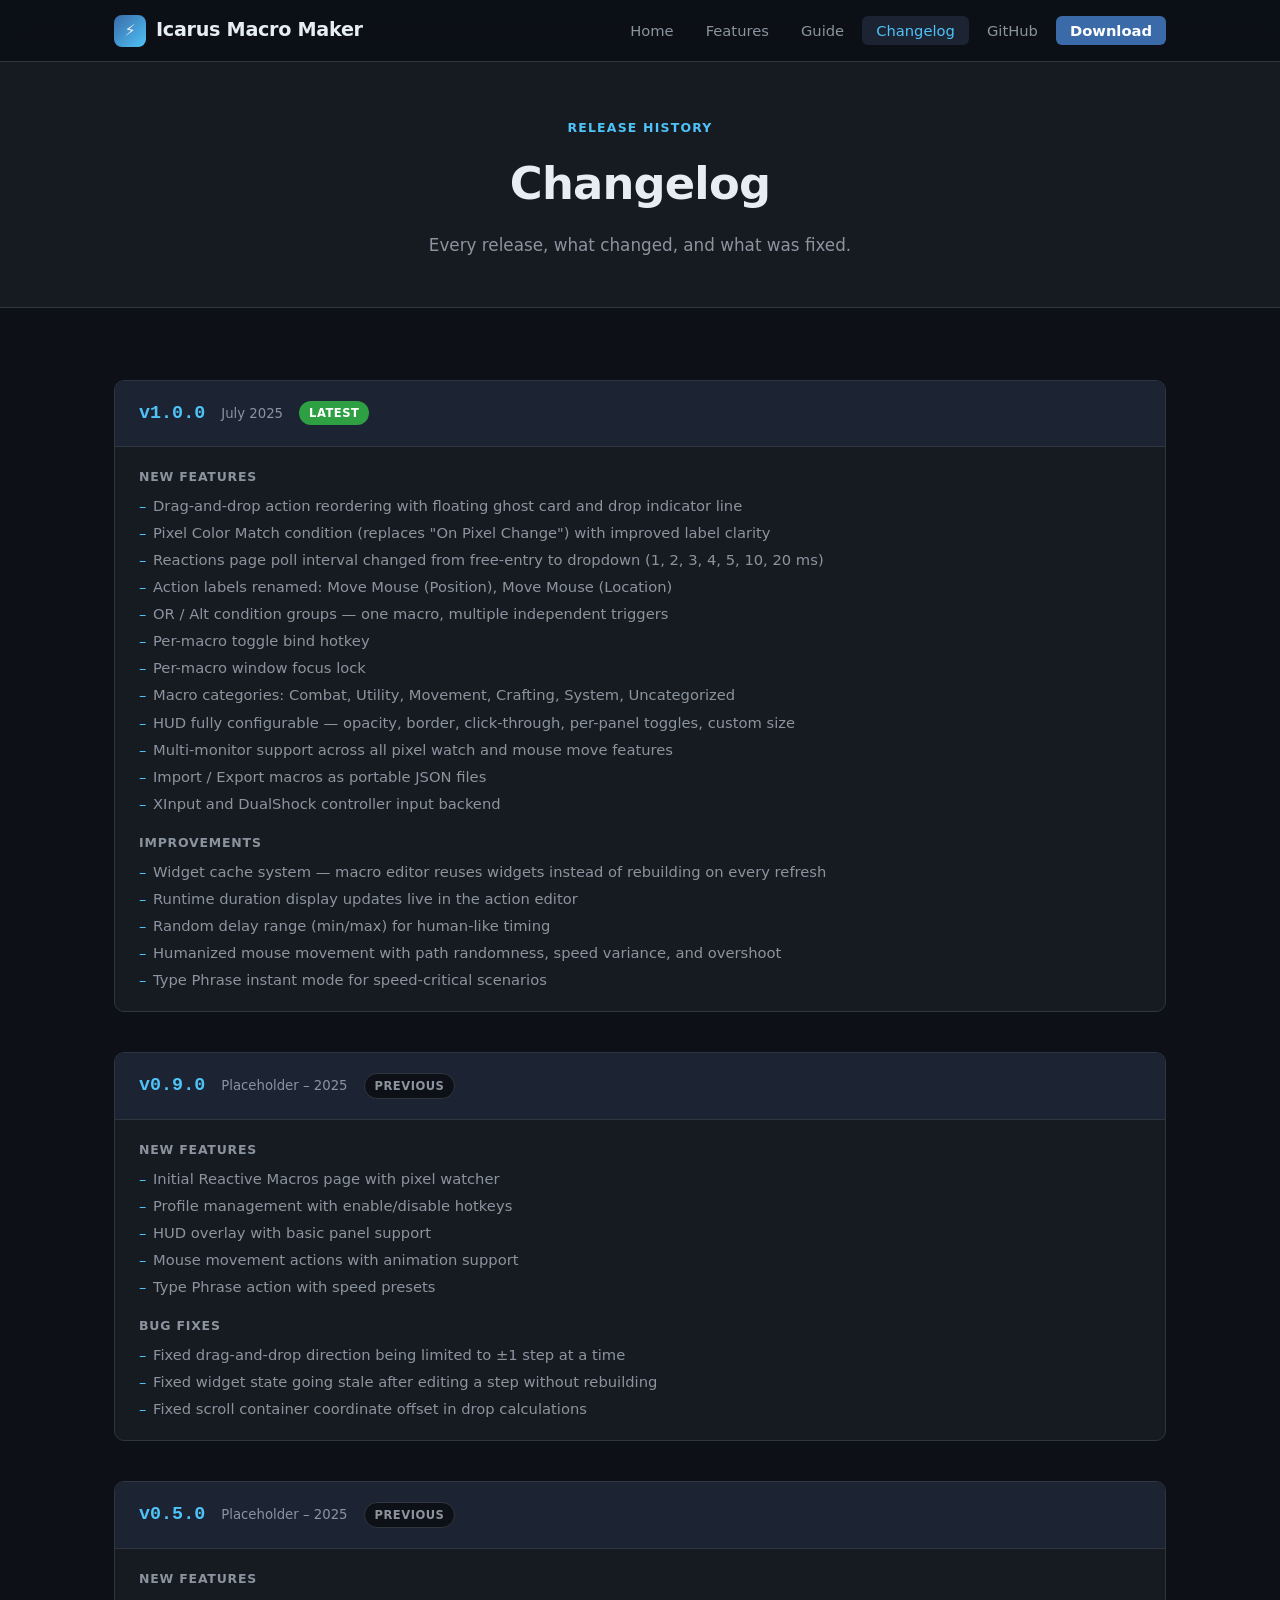
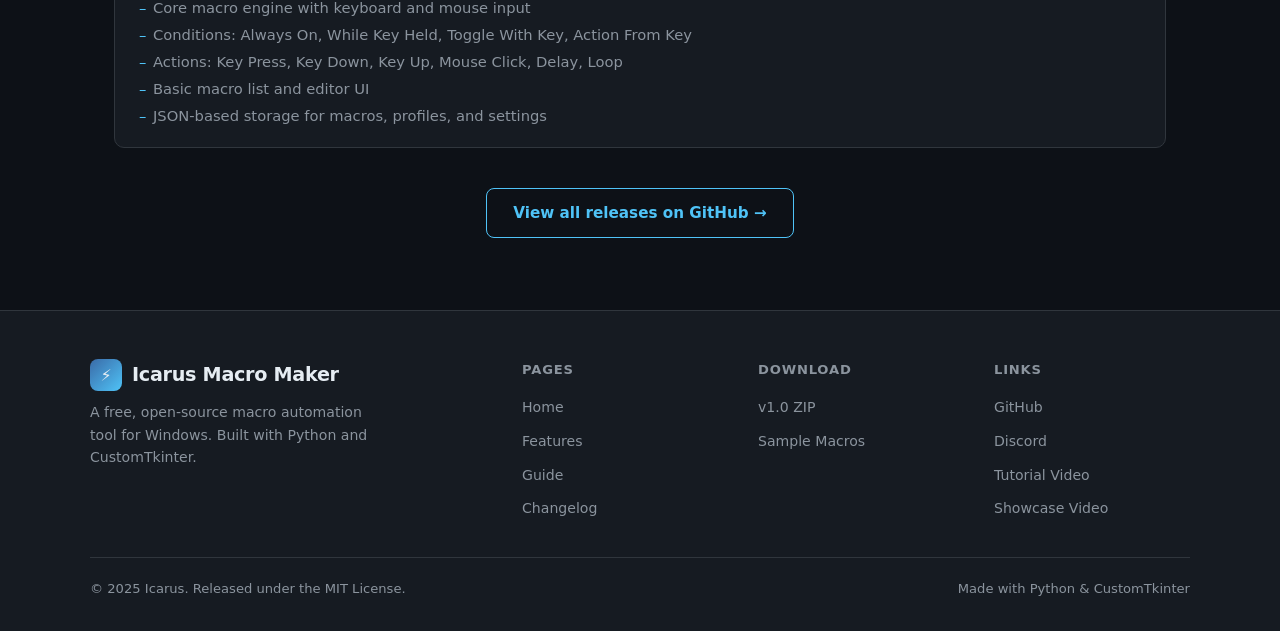
==== commit 90a5803c: "Add files via upload" ====
--- a/docs/changelog.html
+++ b/docs/changelog.html
@@ -1,175 +1,176 @@
-<!DOCTYPE html>
-<html lang="en">
-<head>
-  <meta charset="UTF-8" />
-  <meta name="viewport" content="width=device-width, initial-scale=1.0" />
-  <meta name="description" content="Icarus Macro Maker changelog – version history and release notes." />
-  <title>Changelog – Icarus Macro Maker</title>
-  <link rel="stylesheet" href="css/style.css" />
-</head>
-<body>
-<nav class="nav" role="navigation" aria-label="Main navigation">
-  <div class="nav__inner">
-    <a href="index.html" class="nav__logo">
-      <div class="nav__logo-icon" aria-hidden="true">⚡</div>
-      Icarus Macro Maker
-    </a>
-    <ul class="nav__links" role="list">
-      <li><a href="index.html">Home</a></li>
-      <li><a href="features.html">Features</a></li>
-      <li><a href="guide.html">Guide</a></li>
-      <li><a href="changelog.html">Changelog</a></li>
-      <li><a href="https://github.com/Dxmpire/IcarusMacroMaker" target="_blank" rel="noopener">GitHub</a></li>
-      <li><a href="index.html#downloads" class="nav__cta">Download</a></li>
-    </ul>
-    <button class="nav__hamburger" aria-label="Toggle menu" aria-expanded="false">
-      <span></span><span></span><span></span>
-    </button>
-  </div>
-</nav>
-
-<header class="page-header" aria-labelledby="page-title">
-  <p class="section__eyebrow">Release History</p>
-  <h1 class="page-header__title" id="page-title">Changelog</h1>
-  <p class="page-header__desc">Every release, what changed, and what was fixed.</p>
-</header>
-
-<section class="section" aria-label="Changelog">
-  <div class="container">
-    <div class="changelog">
-
-      <!-- v1.0 -->
-      <div class="cl-version">
-        <div class="cl-version__header">
-          <span class="cl-version__tag">v1.0.0</span>
-          <span class="cl-version__date">July 2025</span>
-          <span class="badge badge--latest">Latest</span>
-        </div>
-        <div class="cl-version__body">
-          <div class="cl-group">
-            <div class="cl-group__label">New Features</div>
-            <div class="cl-group__items">
-              <div class="cl-item">Drag-and-drop action reordering with floating ghost card and drop indicator line</div>
-              <div class="cl-item">Pixel Color Match condition (replaces "On Pixel Change") with improved label clarity</div>
-              <div class="cl-item">Reactions page poll interval changed from free-entry to dropdown (1, 2, 3, 4, 5, 10, 20 ms)</div>
-              <div class="cl-item">Action labels renamed: Move Mouse (Position), Move Mouse (Location)</div>
-              <div class="cl-item">OR / Alt condition groups — one macro, multiple independent triggers</div>
-              <div class="cl-item">Per-macro toggle bind hotkey</div>
-              <div class="cl-item">Per-macro window focus lock</div>
-              <div class="cl-item">Macro categories: Combat, Utility, Movement, Crafting, System, Uncategorized</div>
-              <div class="cl-item">HUD fully configurable — opacity, border, click-through, per-panel toggles, custom size</div>
-              <div class="cl-item">Multi-monitor support across all pixel watch and mouse move features</div>
-              <div class="cl-item">Import / Export macros as portable JSON files</div>
-              <div class="cl-item">XInput and DualShock controller input backend</div>
-            </div>
-          </div>
-          <div class="cl-group">
-            <div class="cl-group__label">Improvements</div>
-            <div class="cl-group__items">
-              <div class="cl-item">Widget cache system — macro editor reuses widgets instead of rebuilding on every refresh</div>
-              <div class="cl-item">Runtime duration display updates live in the action editor</div>
-              <div class="cl-item">Random delay range (min/max) for human-like timing</div>
-              <div class="cl-item">Humanized mouse movement with path randomness, speed variance, and overshoot</div>
-              <div class="cl-item">Type Phrase instant mode for speed-critical scenarios</div>
-            </div>
-          </div>
-        </div>
-      </div>
-
-      <!-- v0.9 -->
-      <div class="cl-version">
-        <div class="cl-version__header">
-          <span class="cl-version__tag">v0.9.0</span>
-          <span class="cl-version__date">Placeholder – 2025</span>
-          <span class="badge badge--old">Previous</span>
-        </div>
-        <div class="cl-version__body">
-          <div class="cl-group">
-            <div class="cl-group__label">New Features</div>
-            <div class="cl-group__items">
-              <div class="cl-item">Initial Reactive Macros page with pixel watcher</div>
-              <div class="cl-item">Profile management with enable/disable hotkeys</div>
-              <div class="cl-item">HUD overlay with basic panel support</div>
-              <div class="cl-item">Mouse movement actions with animation support</div>
-              <div class="cl-item">Type Phrase action with speed presets</div>
-            </div>
-          </div>
-          <div class="cl-group">
-            <div class="cl-group__label">Bug Fixes</div>
-            <div class="cl-group__items">
-              <div class="cl-item">Fixed drag-and-drop direction being limited to ±1 step at a time</div>
-              <div class="cl-item">Fixed widget state going stale after editing a step without rebuilding</div>
-              <div class="cl-item">Fixed scroll container coordinate offset in drop calculations</div>
-            </div>
-          </div>
-        </div>
-      </div>
-
-      <!-- v0.5 -->
-      <div class="cl-version">
-        <div class="cl-version__header">
-          <span class="cl-version__tag">v0.5.0</span>
-          <span class="cl-version__date">Placeholder – 2025</span>
-          <span class="badge badge--old">Previous</span>
-        </div>
-        <div class="cl-version__body">
-          <div class="cl-group">
-            <div class="cl-group__label">New Features</div>
-            <div class="cl-group__items">
-              <div class="cl-item">Core macro engine with keyboard and mouse input</div>
-              <div class="cl-item">Conditions: Always On, While Key Held, Toggle With Key, Action From Key</div>
-              <div class="cl-item">Actions: Key Press, Key Down, Key Up, Mouse Click, Delay, Loop</div>
-              <div class="cl-item">Basic macro list and editor UI</div>
-              <div class="cl-item">JSON-based storage for macros, profiles, and settings</div>
-            </div>
-          </div>
-        </div>
-      </div>
-
-    </div>
-
-    <div style="margin-top:40px;text-align:center;">
-      <a href="https://github.com/Dxmpire/IcarusMacroMaker/releases" target="_blank" rel="noopener" class="btn btn-outline">
-        View all releases on GitHub →
-      </a>
-    </div>
-  </div>
-</section>
-
-<footer class="footer" role="contentinfo">
-  <div class="footer__inner">
-    <div class="footer__brand">
-      <div class="nav__logo"><div class="nav__logo-icon" aria-hidden="true">⚡</div>Icarus Macro Maker</div>
-      <p>A free, open-source macro automation tool for Windows. Built with Python and CustomTkinter.</p>
-    </div>
-    <div>
-      <div class="footer__col-title">Pages</div>
-      <ul class="footer__links">
-        <li><a href="index.html">Home</a></li><li><a href="features.html">Features</a></li>
-        <li><a href="guide.html">Guide</a></li><li><a href="changelog.html">Changelog</a></li>
-      </ul>
-    </div>
-    <div>
-      <div class="footer__col-title">Download</div>
-      <ul class="footer__links">
-        <li><a href="releases/IcarusMacroMaker_v1.0.zip" download>v1.0 ZIP</a></li>
-        <li><a href="releases/IcarusMacroMaker_SampleMacros.json" download>Sample Macros</a></li>
-      </ul>
-    </div>
-    <div>
-      <div class="footer__col-title">Links</div>
-      <ul class="footer__links">
-        <li><a href="https://github.com/Dxmpire/IcarusMacroMaker" target="_blank" rel="noopener">GitHub</a></li>
-        <li><a href="https://www.youtube.com/watch?v=PLACEHOLDER_VIDEO_1" target="_blank" rel="noopener">Tutorial Video</a></li>
-        <li><a href="https://www.youtube.com/watch?v=PLACEHOLDER_VIDEO_2" target="_blank" rel="noopener">Showcase Video</a></li>
-      </ul>
-    </div>
-  </div>
-  <div class="footer__bottom">
-    <span>© 2025 Icarus. Released under the MIT License.</span>
-    <span>Made with Python &amp; CustomTkinter</span>
-  </div>
-</footer>
-<script src="js/main.js"></script>
-</body>
-</html>
+<!DOCTYPE html>
+<html lang="en">
+<head>
+  <meta charset="UTF-8" />
+  <meta name="viewport" content="width=device-width, initial-scale=1.0" />
+  <meta name="description" content="Icarus Macro Maker changelog – version history and release notes." />
+  <title>Changelog – Icarus Macro Maker</title>
+  <link rel="stylesheet" href="css/style.css" />
+</head>
+<body>
+<nav class="nav" role="navigation" aria-label="Main navigation">
+  <div class="nav__inner">
+    <a href="index.html" class="nav__logo">
+      <div class="nav__logo-icon" aria-hidden="true">⚡</div>
+      Icarus Macro Maker
+    </a>
+    <ul class="nav__links" role="list">
+      <li><a href="index.html">Home</a></li>
+      <li><a href="features.html">Features</a></li>
+      <li><a href="guide.html">Guide</a></li>
+      <li><a href="changelog.html">Changelog</a></li>
+      <li><a href="https://github.com/Dxmpire/IcarusMacroMaker" target="_blank" rel="noopener">GitHub</a></li>
+      <li><a href="index.html#downloads" class="nav__cta">Download</a></li>
+    </ul>
+    <button class="nav__hamburger" aria-label="Toggle menu" aria-expanded="false">
+      <span></span><span></span><span></span>
+    </button>
+  </div>
+</nav>
+
+<header class="page-header" aria-labelledby="page-title">
+  <p class="section__eyebrow">Release History</p>
+  <h1 class="page-header__title" id="page-title">Changelog</h1>
+  <p class="page-header__desc">Every release, what changed, and what was fixed.</p>
+</header>
+
+<section class="section" aria-label="Changelog">
+  <div class="container">
+    <div class="changelog">
+
+      <!-- v1.0 -->
+      <div class="cl-version">
+        <div class="cl-version__header">
+          <span class="cl-version__tag">v1.0.0</span>
+          <span class="cl-version__date">July 2025</span>
+          <span class="badge badge--latest">Latest</span>
+        </div>
+        <div class="cl-version__body">
+          <div class="cl-group">
+            <div class="cl-group__label">New Features</div>
+            <div class="cl-group__items">
+              <div class="cl-item">Drag-and-drop action reordering with floating ghost card and drop indicator line</div>
+              <div class="cl-item">Pixel Color Match condition (replaces "On Pixel Change") with improved label clarity</div>
+              <div class="cl-item">Reactions page poll interval changed from free-entry to dropdown (1, 2, 3, 4, 5, 10, 20 ms)</div>
+              <div class="cl-item">Action labels renamed: Move Mouse (Position), Move Mouse (Location)</div>
+              <div class="cl-item">OR / Alt condition groups — one macro, multiple independent triggers</div>
+              <div class="cl-item">Per-macro toggle bind hotkey</div>
+              <div class="cl-item">Per-macro window focus lock</div>
+              <div class="cl-item">Macro categories: Combat, Utility, Movement, Crafting, System, Uncategorized</div>
+              <div class="cl-item">HUD fully configurable — opacity, border, click-through, per-panel toggles, custom size</div>
+              <div class="cl-item">Multi-monitor support across all pixel watch and mouse move features</div>
+              <div class="cl-item">Import / Export macros as portable JSON files</div>
+              <div class="cl-item">XInput and DualShock controller input backend</div>
+            </div>
+          </div>
+          <div class="cl-group">
+            <div class="cl-group__label">Improvements</div>
+            <div class="cl-group__items">
+              <div class="cl-item">Widget cache system — macro editor reuses widgets instead of rebuilding on every refresh</div>
+              <div class="cl-item">Runtime duration display updates live in the action editor</div>
+              <div class="cl-item">Random delay range (min/max) for human-like timing</div>
+              <div class="cl-item">Humanized mouse movement with path randomness, speed variance, and overshoot</div>
+              <div class="cl-item">Type Phrase instant mode for speed-critical scenarios</div>
+            </div>
+          </div>
+        </div>
+      </div>
+
+      <!-- v0.9 -->
+      <div class="cl-version">
+        <div class="cl-version__header">
+          <span class="cl-version__tag">v0.9.0</span>
+          <span class="cl-version__date">Placeholder – 2025</span>
+          <span class="badge badge--old">Previous</span>
+        </div>
+        <div class="cl-version__body">
+          <div class="cl-group">
+            <div class="cl-group__label">New Features</div>
+            <div class="cl-group__items">
+              <div class="cl-item">Initial Reactive Macros page with pixel watcher</div>
+              <div class="cl-item">Profile management with enable/disable hotkeys</div>
+              <div class="cl-item">HUD overlay with basic panel support</div>
+              <div class="cl-item">Mouse movement actions with animation support</div>
+              <div class="cl-item">Type Phrase action with speed presets</div>
+            </div>
+          </div>
+          <div class="cl-group">
+            <div class="cl-group__label">Bug Fixes</div>
+            <div class="cl-group__items">
+              <div class="cl-item">Fixed drag-and-drop direction being limited to ±1 step at a time</div>
+              <div class="cl-item">Fixed widget state going stale after editing a step without rebuilding</div>
+              <div class="cl-item">Fixed scroll container coordinate offset in drop calculations</div>
+            </div>
+          </div>
+        </div>
+      </div>
+
+      <!-- v0.5 -->
+      <div class="cl-version">
+        <div class="cl-version__header">
+          <span class="cl-version__tag">v0.5.0</span>
+          <span class="cl-version__date">Placeholder – 2025</span>
+          <span class="badge badge--old">Previous</span>
+        </div>
+        <div class="cl-version__body">
+          <div class="cl-group">
+            <div class="cl-group__label">New Features</div>
+            <div class="cl-group__items">
+              <div class="cl-item">Core macro engine with keyboard and mouse input</div>
+              <div class="cl-item">Conditions: Always On, While Key Held, Toggle With Key, Action From Key</div>
+              <div class="cl-item">Actions: Key Press, Key Down, Key Up, Mouse Click, Delay, Loop</div>
+              <div class="cl-item">Basic macro list and editor UI</div>
+              <div class="cl-item">JSON-based storage for macros, profiles, and settings</div>
+            </div>
+          </div>
+        </div>
+      </div>
+
+    </div>
+
+    <div style="margin-top:40px;text-align:center;">
+      <a href="https://github.com/Dxmpire/IcarusMacroMaker/releases" target="_blank" rel="noopener" class="btn btn-outline">
+        View all releases on GitHub →
+      </a>
+    </div>
+  </div>
+</section>
+
+<footer class="footer" role="contentinfo">
+  <div class="footer__inner">
+    <div class="footer__brand">
+      <div class="nav__logo"><div class="nav__logo-icon" aria-hidden="true">⚡</div>Icarus Macro Maker</div>
+      <p>A free, open-source macro automation tool for Windows. Built with Python and CustomTkinter.</p>
+    </div>
+    <div>
+      <div class="footer__col-title">Pages</div>
+      <ul class="footer__links">
+        <li><a href="index.html">Home</a></li><li><a href="features.html">Features</a></li>
+        <li><a href="guide.html">Guide</a></li><li><a href="changelog.html">Changelog</a></li>
+      </ul>
+    </div>
+    <div>
+      <div class="footer__col-title">Download</div>
+      <ul class="footer__links">
+        <li><a href="releases/IcarusMacroMaker_v1.0.zip" download>v1.0 ZIP</a></li>
+        <li><a href="releases/IcarusMacroMaker_SampleMacros.json" download>Sample Macros</a></li>
+      </ul>
+    </div>
+    <div>
+      <div class="footer__col-title">Links</div>
+      <ul class="footer__links">
+        <li><a href="https://github.com/Dxmpire/IcarusMacroMaker" target="_blank" rel="noopener">GitHub</a></li>
+        <li><a href="https://discord.gg/MumWTzUERU" target="_blank" rel="noopener">Discord</a></li>
+        <li><a href="https://www.youtube.com/watch?v=PLACEHOLDER_VIDEO_1" target="_blank" rel="noopener">Tutorial Video</a></li>
+        <li><a href="https://www.youtube.com/watch?v=PLACEHOLDER_VIDEO_2" target="_blank" rel="noopener">Showcase Video</a></li>
+      </ul>
+    </div>
+  </div>
+  <div class="footer__bottom">
+    <span>© 2025 Icarus. Released under the MIT License.</span>
+    <span>Made with Python &amp; CustomTkinter</span>
+  </div>
+</footer>
+<script src="js/main.js"></script>
+</body>
+</html>
--- a/docs/css/style.css
+++ b/docs/css/style.css
@@ -241,6 +241,12 @@
 }
 .btn-yt:hover { background: #e03025; transform: translateY(-1px); }
 
+.btn-discord {
+  background: #5865F2;
+  color: #fff;
+}
+.btn-discord:hover { background: #6f77f5; transform: translateY(-1px); }
+
 .btn-sm { padding: 8px 16px; font-size: 0.85rem; }
 
 .btn svg, .btn .icon { width: 18px; height: 18px; flex-shrink: 0; }
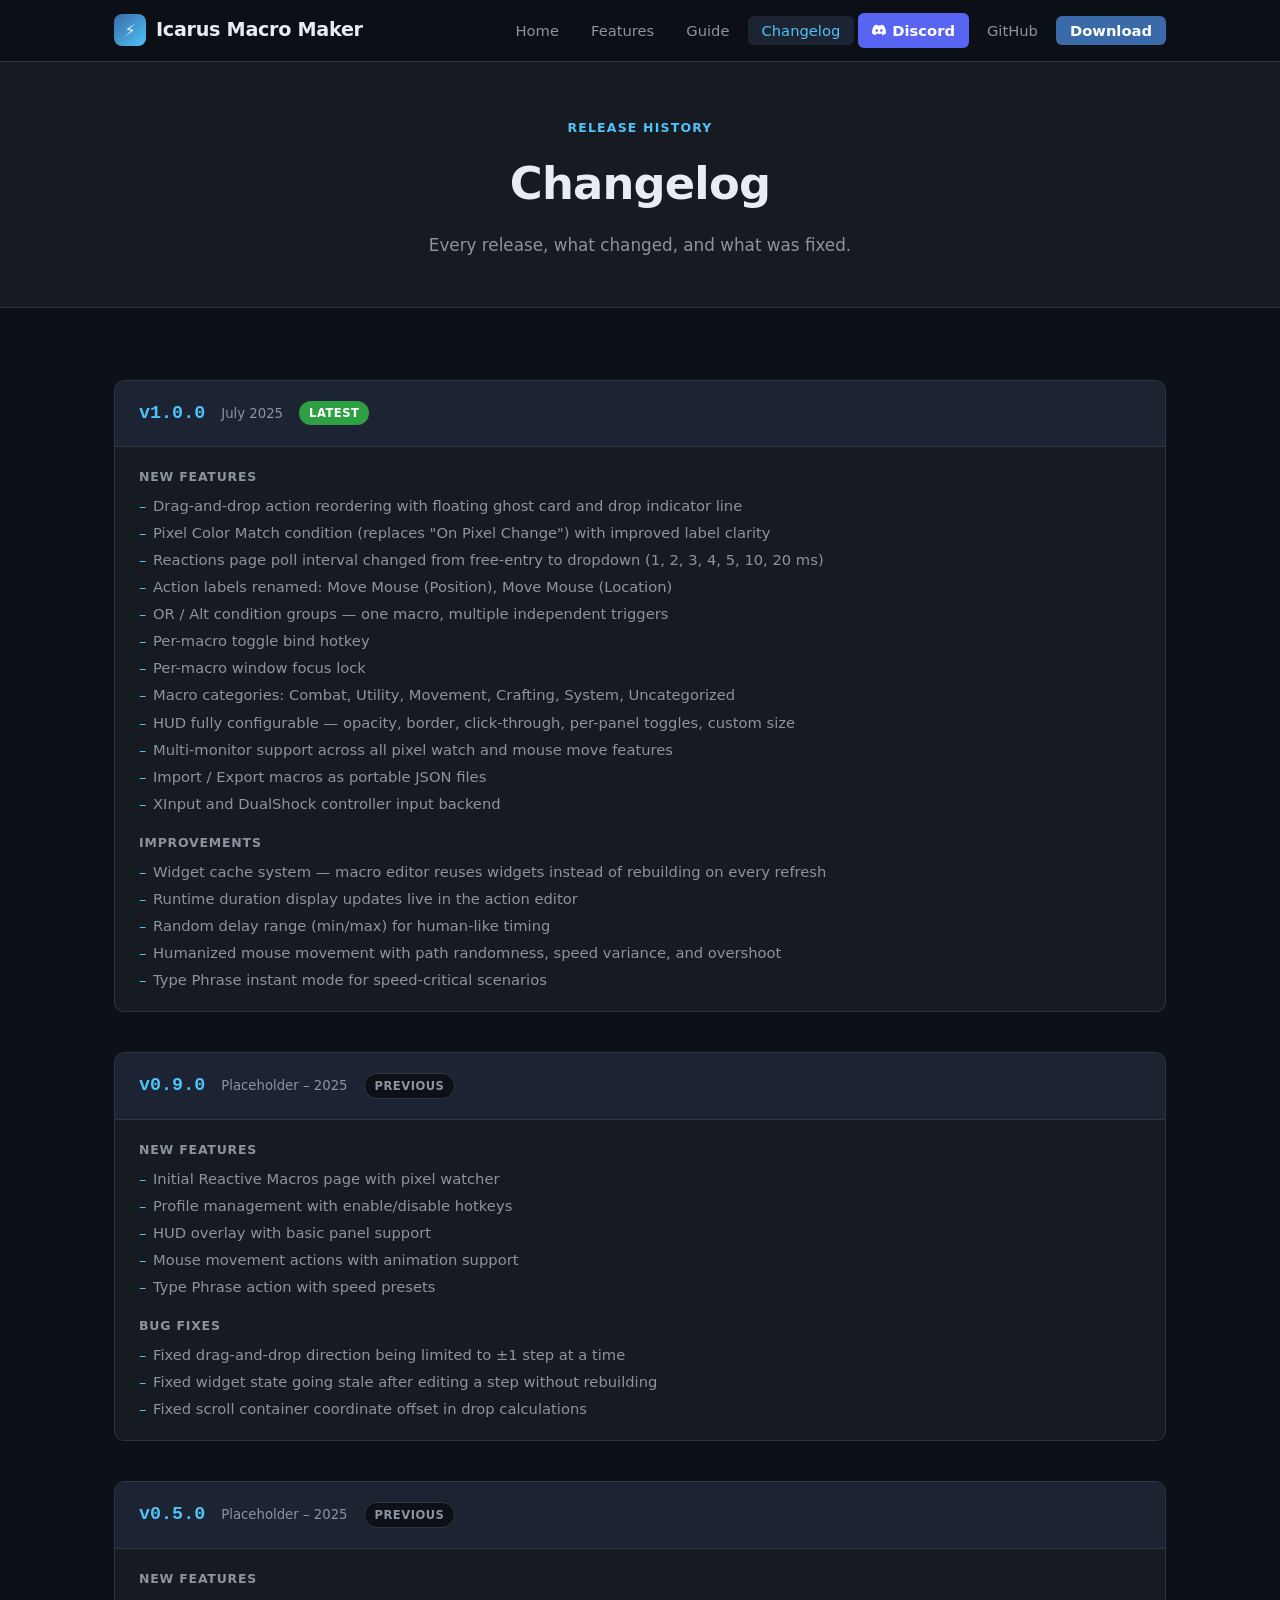
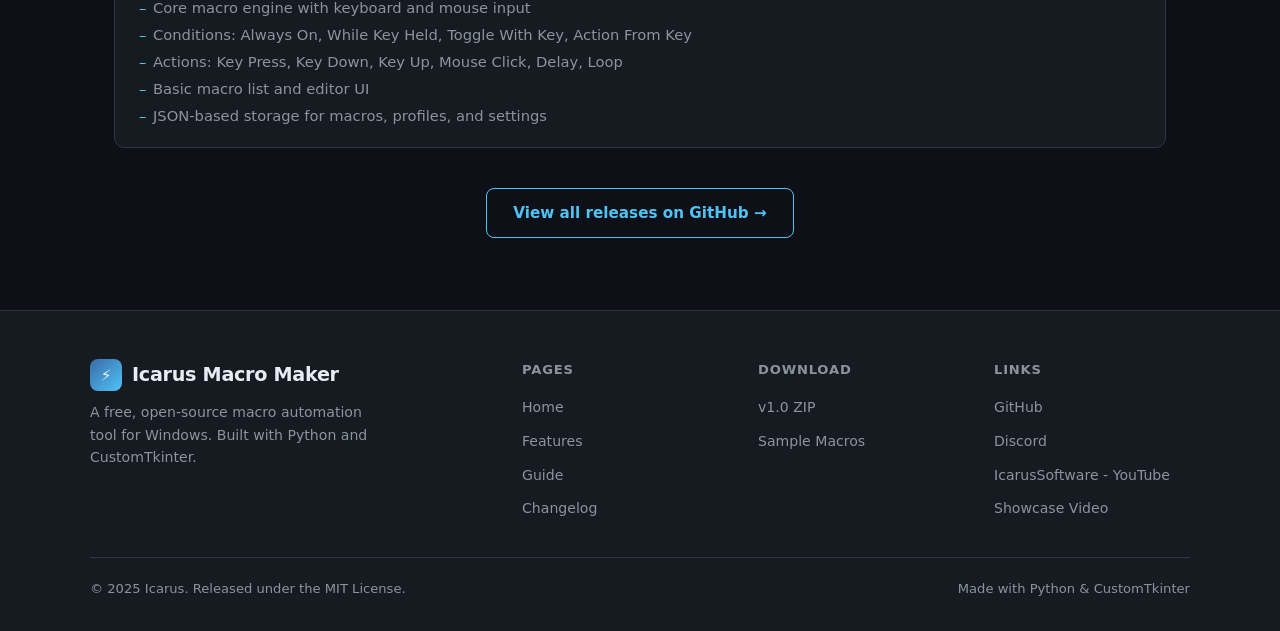
==== commit 75de3a62: "Add files via upload" ====
--- a/docs/changelog.html
+++ b/docs/changelog.html
@@ -19,6 +19,7 @@
       <li><a href="features.html">Features</a></li>
       <li><a href="guide.html">Guide</a></li>
       <li><a href="changelog.html">Changelog</a></li>
+      <li><a href="https://discord.gg/MumWTzUERU" target="_blank" rel="noopener" class="nav__discord"><svg viewBox="0 0 24 24" fill="currentColor" aria-hidden="true"><path d="M20.317 4.492c-1.53-.69-3.17-1.2-4.885-1.49a.075.075 0 00-.079.036c-.21.375-.444.864-.608 1.25-1.845-.276-3.68-.276-5.487 0-.164-.395-.406-.875-.617-1.25a.077.077 0 00-.079-.036 19.736 19.736 0 00-4.885 1.49.07.07 0 00-.032.027C.533 9.093-.32 13.555.099 17.961a.08.08 0 00.031.055 19.9 19.9 0 005.993 2.98.078.078 0 00.084-.026 13.83 13.83 0 001.226-1.963.074.074 0 00-.041-.104 13.107 13.107 0 01-1.872-.878.075.075 0 01-.008-.125c.126-.093.252-.19.372-.287a.075.075 0 01.078-.01c3.927 1.764 8.18 1.764 12.061 0a.075.075 0 01.079.009c.12.098.245.195.372.288a.075.075 0 01-.006.125c-.598.344-1.22.635-1.873.877a.075.075 0 00-.04.105c.36.687.772 1.341 1.225 1.962a.077.077 0 00.084.028 19.876 19.876 0 006.001-2.981.077.077 0 00.032-.054c.5-5.094-.838-9.52-3.549-13.442a.061.061 0 00-.031-.028zM8.02 15.278c-1.182 0-2.157-1.069-2.157-2.38 0-1.312.955-2.38 2.157-2.38 1.211 0 2.176 1.077 2.157 2.38 0 1.311-.955 2.38-2.157 2.38zm7.975 0c-1.183 0-2.157-1.069-2.157-2.38 0-1.312.955-2.38 2.157-2.38 1.211 0 2.176 1.077 2.157 2.38 0 1.311-.946 2.38-2.157 2.38z"/></svg>Discord</a></li>
       <li><a href="https://github.com/Dxmpire/IcarusMacroMaker" target="_blank" rel="noopener">GitHub</a></li>
       <li><a href="index.html#downloads" class="nav__cta">Download</a></li>
     </ul>
@@ -161,7 +162,7 @@
       <ul class="footer__links">
         <li><a href="https://github.com/Dxmpire/IcarusMacroMaker" target="_blank" rel="noopener">GitHub</a></li>
         <li><a href="https://discord.gg/MumWTzUERU" target="_blank" rel="noopener">Discord</a></li>
-        <li><a href="https://www.youtube.com/watch?v=PLACEHOLDER_VIDEO_1" target="_blank" rel="noopener">Tutorial Video</a></li>
+        <li><a href="https://www.youtube.com/@DomisIcarus" target="_blank" rel="noopener">IcarusSoftware - YouTube</a></li>
         <li><a href="https://www.youtube.com/watch?v=PLACEHOLDER_VIDEO_2" target="_blank" rel="noopener">Showcase Video</a></li>
       </ul>
     </div>
--- a/docs/css/style.css
+++ b/docs/css/style.css
@@ -134,6 +134,32 @@
   text-decoration: none !important;
 }
 
+.nav__discord {
+  background: #5865F2;
+  color: #fff !important;
+  padding: 7px 16px;
+  border-radius: 6px;
+  font-weight: 600;
+  font-size: 0.88rem;
+  display: flex;
+  align-items: center;
+  gap: 6px;
+  transition: background var(--transition), transform var(--transition);
+}
+
+.nav__discord svg {
+  width: 14px;
+  height: 14px;
+  flex-shrink: 0;
+}
+
+.nav__discord:hover {
+  background: #6f77f5 !important;
+  color: #fff !important;
+  text-decoration: none !important;
+  transform: translateY(-1px);
+}
+
 /* hamburger (mobile) */
 .nav__hamburger {
   display: none;
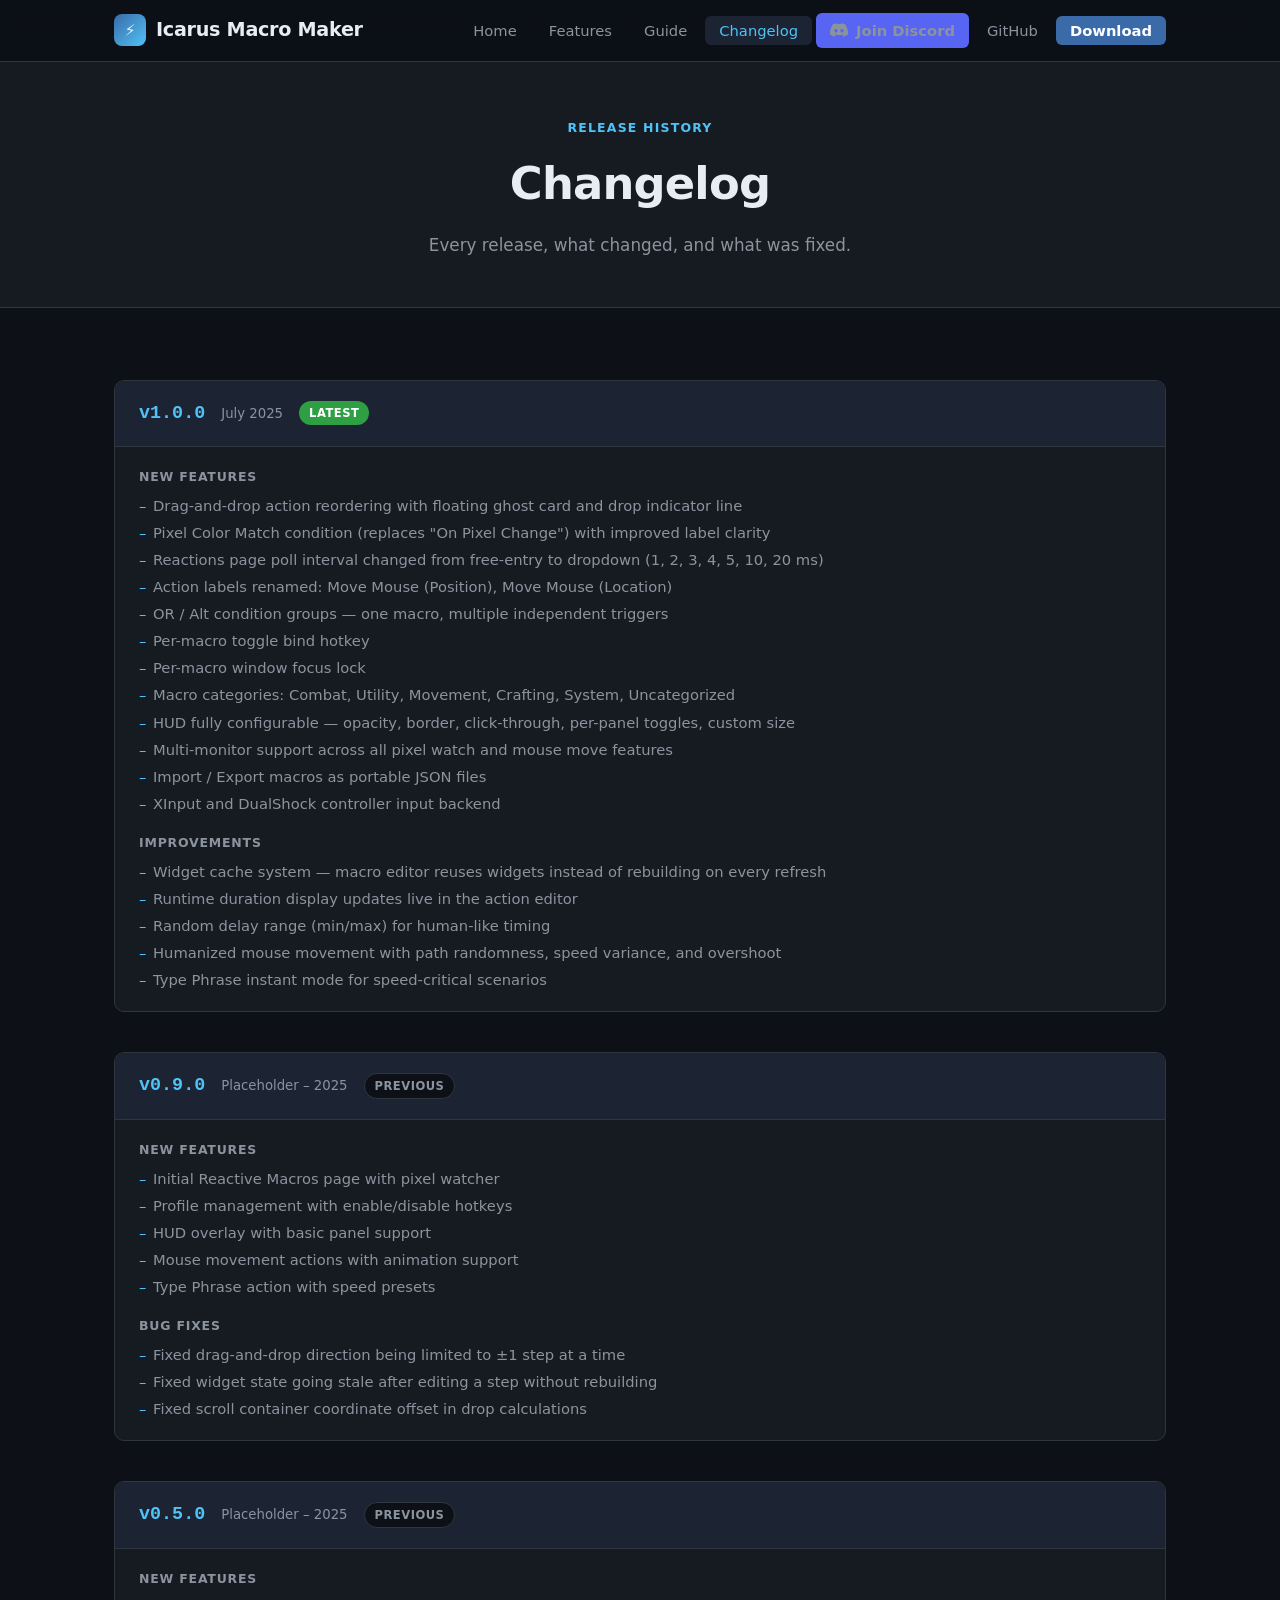
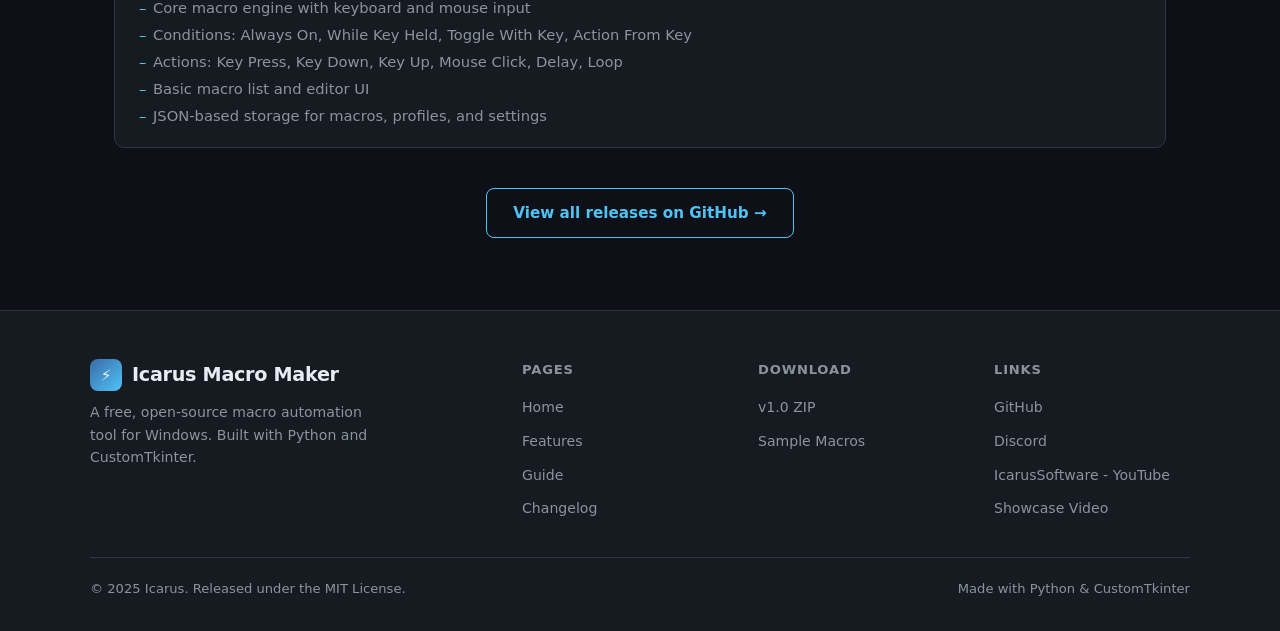
==== commit 2e84316a: "Add files via upload" ====
--- a/docs/changelog.html
+++ b/docs/changelog.html
@@ -19,7 +19,7 @@
       <li><a href="features.html">Features</a></li>
       <li><a href="guide.html">Guide</a></li>
       <li><a href="changelog.html">Changelog</a></li>
-      <li><a href="https://discord.gg/MumWTzUERU" target="_blank" rel="noopener" class="nav__discord"><svg viewBox="0 0 24 24" fill="currentColor" aria-hidden="true"><path d="M20.317 4.492c-1.53-.69-3.17-1.2-4.885-1.49a.075.075 0 00-.079.036c-.21.375-.444.864-.608 1.25-1.845-.276-3.68-.276-5.487 0-.164-.395-.406-.875-.617-1.25a.077.077 0 00-.079-.036 19.736 19.736 0 00-4.885 1.49.07.07 0 00-.032.027C.533 9.093-.32 13.555.099 17.961a.08.08 0 00.031.055 19.9 19.9 0 005.993 2.98.078.078 0 00.084-.026 13.83 13.83 0 001.226-1.963.074.074 0 00-.041-.104 13.107 13.107 0 01-1.872-.878.075.075 0 01-.008-.125c.126-.093.252-.19.372-.287a.075.075 0 01.078-.01c3.927 1.764 8.18 1.764 12.061 0a.075.075 0 01.079.009c.12.098.245.195.372.288a.075.075 0 01-.006.125c-.598.344-1.22.635-1.873.877a.075.075 0 00-.04.105c.36.687.772 1.341 1.225 1.962a.077.077 0 00.084.028 19.876 19.876 0 006.001-2.981.077.077 0 00.032-.054c.5-5.094-.838-9.52-3.549-13.442a.061.061 0 00-.031-.028zM8.02 15.278c-1.182 0-2.157-1.069-2.157-2.38 0-1.312.955-2.38 2.157-2.38 1.211 0 2.176 1.077 2.157 2.38 0 1.311-.955 2.38-2.157 2.38zm7.975 0c-1.183 0-2.157-1.069-2.157-2.38 0-1.312.955-2.38 2.157-2.38 1.211 0 2.176 1.077 2.157 2.38 0 1.311-.946 2.38-2.157 2.38z"/></svg>Discord</a></li>
+      <li><a href="https://discord.gg/MumWTzUERU" target="_blank" rel="noopener" class="btn btn-discord btn-sm"><svg viewBox="0 0 24 24" fill="currentColor" aria-hidden="true"><path d="M20.317 4.492c-1.53-.69-3.17-1.2-4.885-1.49a.075.075 0 00-.079.036c-.21.375-.444.864-.608 1.25-1.845-.276-3.68-.276-5.487 0-.164-.395-.406-.875-.617-1.25a.077.077 0 00-.079-.036 19.736 19.736 0 00-4.885 1.49.07.07 0 00-.032.027C.533 9.093-.32 13.555.099 17.961a.08.08 0 00.031.055 19.9 19.9 0 005.993 2.98.078.078 0 00.084-.026 13.83 13.83 0 001.226-1.963.074.074 0 00-.041-.104 13.107 13.107 0 01-1.872-.878.075.075 0 01-.008-.125c.126-.093.252-.19.372-.287a.075.075 0 01.078-.01c3.927 1.764 8.18 1.764 12.061 0a.075.075 0 01.079.009c.12.098.245.195.372.288a.075.075 0 01-.006.125c-.598.344-1.22.635-1.873.877a.075.075 0 00-.04.105c.36.687.772 1.341 1.225 1.962a.077.077 0 00.084.028 19.876 19.876 0 006.001-2.981.077.077 0 00.032-.054c.5-5.094-.838-9.52-3.549-13.442a.061.061 0 00-.031-.028zM8.02 15.278c-1.182 0-2.157-1.069-2.157-2.38 0-1.312.955-2.38 2.157-2.38 1.211 0 2.176 1.077 2.157 2.38 0 1.311-.955 2.38-2.157 2.38zm7.975 0c-1.183 0-2.157-1.069-2.157-2.38 0-1.312.955-2.38 2.157-2.38 1.211 0 2.176 1.077 2.157 2.38 0 1.311-.946 2.38-2.157 2.38z"/></svg>Join Discord</a></li>
       <li><a href="https://github.com/Dxmpire/IcarusMacroMaker" target="_blank" rel="noopener">GitHub</a></li>
       <li><a href="index.html#downloads" class="nav__cta">Download</a></li>
     </ul>
--- a/docs/css/style.css
+++ b/docs/css/style.css
@@ -134,33 +134,7 @@
   text-decoration: none !important;
 }
 
-.nav__discord {
-  background: #5865F2;
-  color: #fff !important;
-  padding: 7px 16px;
-  border-radius: 6px;
-  font-weight: 600;
-  font-size: 0.88rem;
-  display: flex;
-  align-items: center;
-  gap: 6px;
-  transition: background var(--transition), transform var(--transition);
-}
-
-.nav__discord svg {
-  width: 14px;
-  height: 14px;
-  flex-shrink: 0;
-}
-
-.nav__discord:hover {
-  background: #6f77f5 !important;
-  color: #fff !important;
-  text-decoration: none !important;
-  transform: translateY(-1px);
-}
-
-/* hamburger (mobile) */
+
 .nav__hamburger {
   display: none;
   flex-direction: column;
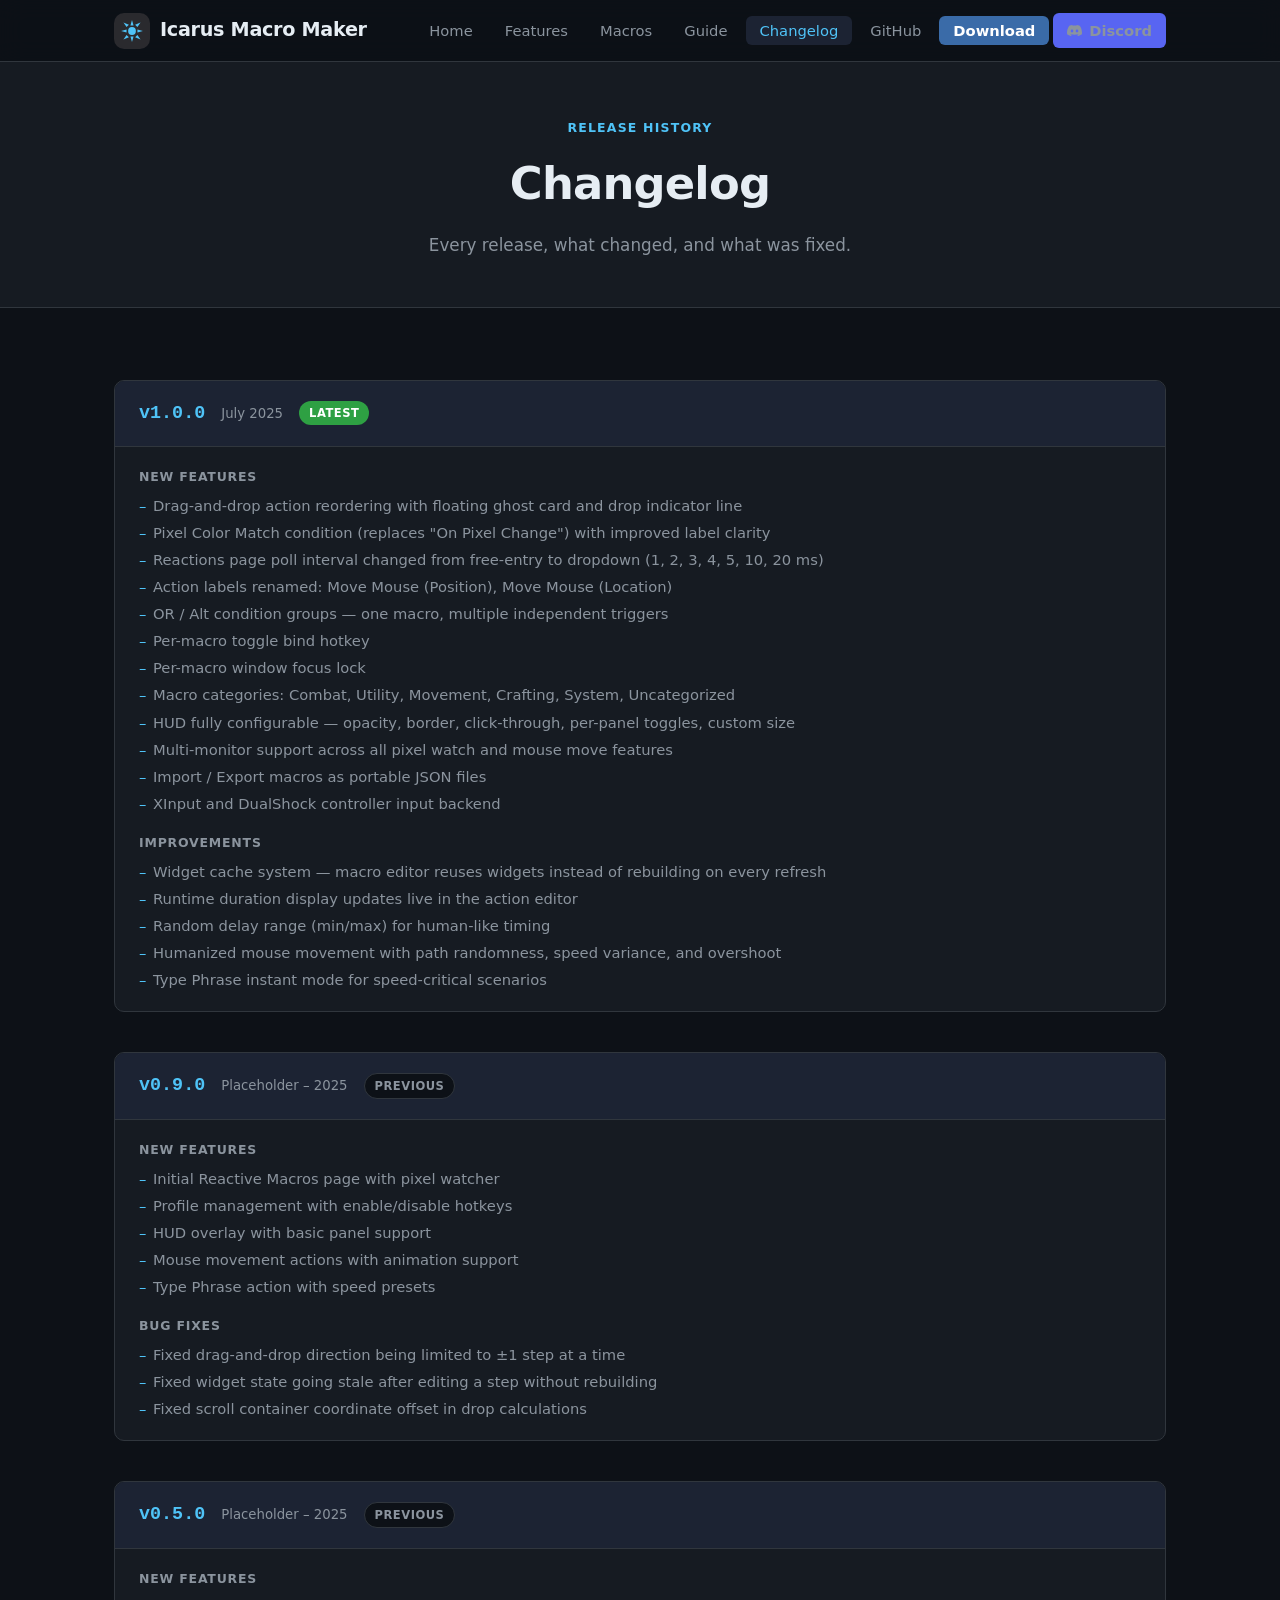
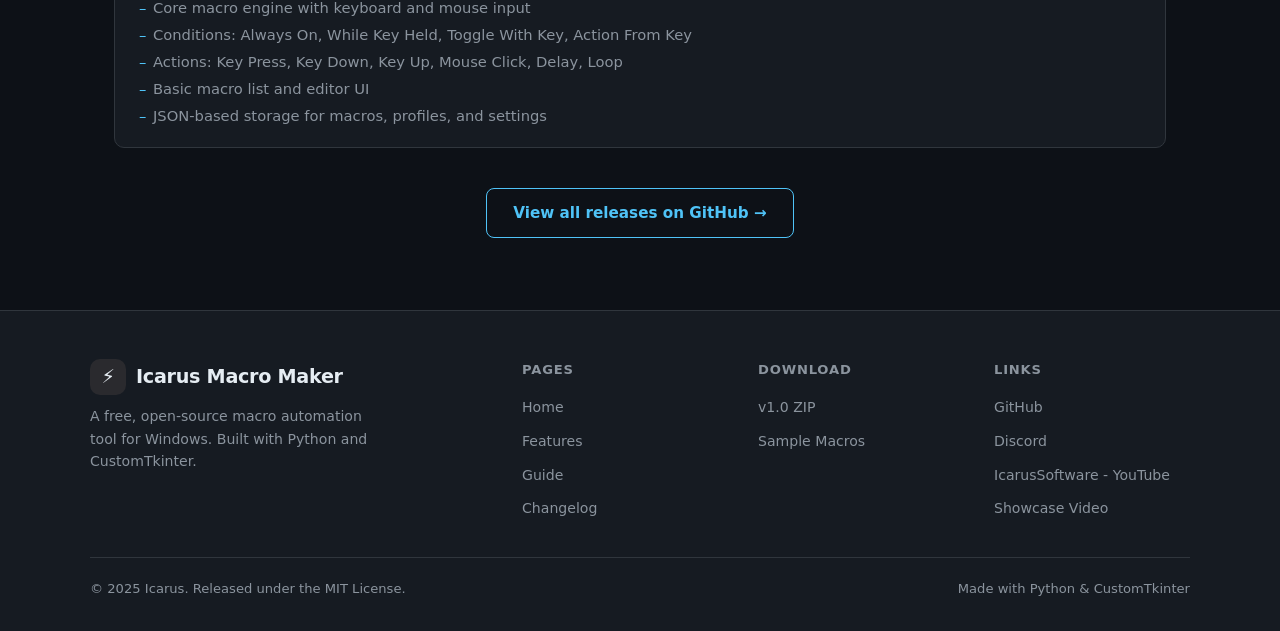
==== commit d04ff2c8: "Add files via upload" ====
--- a/docs/changelog.html
+++ b/docs/changelog.html
@@ -11,17 +11,18 @@
 <nav class="nav" role="navigation" aria-label="Main navigation">
   <div class="nav__inner">
     <a href="index.html" class="nav__logo">
-      <div class="nav__logo-icon" aria-hidden="true">⚡</div>
+      <div class="nav__logo-icon" aria-hidden="true"><svg class="logo-svg" viewBox="0 0 36 36" fill="none"><circle cx="18" cy="18" r="5" fill="#4FC3F7"/><polygon points="18,4 20,11 16,11" fill="#4FC3F7"/><polygon points="29,7 25,13 22,10" fill="#4FC3F7"/><polygon points="32,18 25,16 25,20" fill="#4FC3F7"/><polygon points="29,29 22,26 25,23" fill="#4FC3F7"/><polygon points="18,32 16,25 20,25" fill="#4FC3F7"/><polygon points="7,29 11,23 14,26" fill="#4FC3F7"/><polygon points="4,18 11,20 11,16" fill="#4FC3F7"/><polygon points="7,7 14,10 11,13" fill="#4FC3F7"/></svg></div>
       Icarus Macro Maker
     </a>
     <ul class="nav__links" role="list">
       <li><a href="index.html">Home</a></li>
       <li><a href="features.html">Features</a></li>
+      <li><a href="macros.html">Macros</a></li>
       <li><a href="guide.html">Guide</a></li>
       <li><a href="changelog.html">Changelog</a></li>
-      <li><a href="https://discord.gg/MumWTzUERU" target="_blank" rel="noopener" class="btn btn-discord btn-sm"><svg viewBox="0 0 24 24" fill="currentColor" aria-hidden="true"><path d="M20.317 4.492c-1.53-.69-3.17-1.2-4.885-1.49a.075.075 0 00-.079.036c-.21.375-.444.864-.608 1.25-1.845-.276-3.68-.276-5.487 0-.164-.395-.406-.875-.617-1.25a.077.077 0 00-.079-.036 19.736 19.736 0 00-4.885 1.49.07.07 0 00-.032.027C.533 9.093-.32 13.555.099 17.961a.08.08 0 00.031.055 19.9 19.9 0 005.993 2.98.078.078 0 00.084-.026 13.83 13.83 0 001.226-1.963.074.074 0 00-.041-.104 13.107 13.107 0 01-1.872-.878.075.075 0 01-.008-.125c.126-.093.252-.19.372-.287a.075.075 0 01.078-.01c3.927 1.764 8.18 1.764 12.061 0a.075.075 0 01.079.009c.12.098.245.195.372.288a.075.075 0 01-.006.125c-.598.344-1.22.635-1.873.877a.075.075 0 00-.04.105c.36.687.772 1.341 1.225 1.962a.077.077 0 00.084.028 19.876 19.876 0 006.001-2.981.077.077 0 00.032-.054c.5-5.094-.838-9.52-3.549-13.442a.061.061 0 00-.031-.028zM8.02 15.278c-1.182 0-2.157-1.069-2.157-2.38 0-1.312.955-2.38 2.157-2.38 1.211 0 2.176 1.077 2.157 2.38 0 1.311-.955 2.38-2.157 2.38zm7.975 0c-1.183 0-2.157-1.069-2.157-2.38 0-1.312.955-2.38 2.157-2.38 1.211 0 2.176 1.077 2.157 2.38 0 1.311-.946 2.38-2.157 2.38z"/></svg>Join Discord</a></li>
       <li><a href="https://github.com/Dxmpire/IcarusMacroMaker" target="_blank" rel="noopener">GitHub</a></li>
       <li><a href="index.html#downloads" class="nav__cta">Download</a></li>
+      <li><a href="https://discord.gg/MumWTzUERU" target="_blank" rel="noopener" class="btn btn-discord btn-sm"><svg viewBox="0 0 24 24" fill="currentColor" aria-hidden="true" style="width:15px;height:15px;flex-shrink:0"><path d="M20.317 4.492c-1.53-.69-3.17-1.2-4.885-1.49a.075.075 0 00-.079.036c-.21.375-.444.864-.608 1.25-1.845-.276-3.68-.276-5.487 0-.164-.395-.406-.875-.617-1.25a.077.077 0 00-.079-.036 19.736 19.736 0 00-4.885 1.49.07.07 0 00-.032.027C.533 9.093-.32 13.555.099 17.961a.08.08 0 00.031.055 19.9 19.9 0 005.993 2.98.078.078 0 00.084-.026 13.83 13.83 0 001.226-1.963.074.074 0 00-.041-.104 13.107 13.107 0 01-1.872-.878.075.075 0 01-.008-.125c.126-.093.252-.19.372-.287a.075.075 0 01.078-.01c3.927 1.764 8.18 1.764 12.061 0a.075.075 0 01.079.009c.12.098.245.195.372.288a.075.075 0 01-.006.125c-.598.344-1.22.635-1.873.877a.075.075 0 00-.04.105c.36.687.772 1.341 1.225 1.962a.077.077 0 00.084.028 19.876 19.876 0 006.001-2.981.077.077 0 00.032-.054c.5-5.094-.838-9.52-3.549-13.442a.061.061 0 00-.031-.028zM8.02 15.278c-1.182 0-2.157-1.069-2.157-2.38 0-1.312.955-2.38 2.157-2.38 1.211 0 2.176 1.077 2.157 2.38 0 1.311-.955 2.38-2.157 2.38zm7.975 0c-1.183 0-2.157-1.069-2.157-2.38 0-1.312.955-2.38 2.157-2.38 1.211 0 2.176 1.077 2.157 2.38 0 1.311-.946 2.38-2.157 2.38z"/></svg>Discord</a></li>
     </ul>
     <button class="nav__hamburger" aria-label="Toggle menu" aria-expanded="false">
       <span></span><span></span><span></span>
--- a/docs/css/style.css
+++ b/docs/css/style.css
@@ -23,6 +23,13 @@
   --nav-h:       62px;
   --max-w:       1100px;
   --transition:  0.2s ease;
+
+  /* Premium gold palette */
+  --gold:        #C9A84C;
+  --gold-light:  #E8C96A;
+  --gold-dim:    #2A2010;
+  --gold-border: rgba(201,168,76,0.35);
+  --gold-glow:   rgba(201,168,76,0.15);
 }
 
 html { scroll-behavior: smooth; font-size: 16px; }
@@ -85,14 +92,15 @@
 }
 
 .nav__logo-icon {
-  width: 32px;
-  height: 32px;
-  background: linear-gradient(135deg, var(--accent2), var(--accent));
-  border-radius: 8px;
+  width: 36px;
+  height: 36px;
+  background: #2a2a2e;
+  border-radius: 10px;
   display: flex;
   align-items: center;
   justify-content: center;
-  font-size: 1rem;
+  flex-shrink: 0;
+  overflow: hidden;
 }
 
 .nav__links {
@@ -802,3 +810,543 @@
   .stats { grid-template-columns: 1fr 1fr; }
   .section { padding: 48px 0; }
 }
+
+/* ── Sun logo SVG ────────────────────────────────────────────── */
+.logo-svg { display:block; width:28px; height:28px; }
+
+/* ── Premium badge / label ───────────────────────────────────── */
+.badge-premium {
+  display: inline-flex;
+  align-items: center;
+  gap: 5px;
+  background: var(--gold-dim);
+  border: 1px solid var(--gold-border);
+  color: var(--gold-light);
+  font-size: 0.7rem;
+  font-weight: 700;
+  letter-spacing: 0.8px;
+  text-transform: uppercase;
+  padding: 2px 9px;
+  border-radius: 20px;
+  vertical-align: middle;
+  margin-left: 8px;
+}
+
+.badge-free {
+  display: inline-flex;
+  align-items: center;
+  background: rgba(46,160,67,0.15);
+  border: 1px solid rgba(46,160,67,0.35);
+  color: #3fb950;
+  font-size: 0.7rem;
+  font-weight: 700;
+  letter-spacing: 0.8px;
+  text-transform: uppercase;
+  padding: 2px 9px;
+  border-radius: 20px;
+  vertical-align: middle;
+  margin-left: 8px;
+}
+
+/* ── Premium download card ───────────────────────────────────── */
+.dl-card--premium {
+  border-color: var(--gold-border);
+  background: linear-gradient(160deg, #1a1708 0%, var(--bg3) 60%);
+  position: relative;
+  overflow: hidden;
+}
+.dl-card--premium::before {
+  content: "";
+  position: absolute;
+  inset: 0;
+  background: radial-gradient(ellipse 60% 40% at 20% 0%, var(--gold-glow), transparent 70%);
+  pointer-events: none;
+}
+.dl-card--premium:hover { border-color: var(--gold); }
+.dl-card--premium .dl-card__name { color: var(--gold-light); }
+.dl-card--premium .btn-gold {
+  background: var(--gold);
+  color: #0d0d0d;
+  border: none;
+}
+.dl-card--premium .btn-gold:hover {
+  background: var(--gold-light);
+  transform: translateY(-1px);
+}
+
+/* ── Premium note ────────────────────────────────────────────── */
+.premium-note {
+  display: flex;
+  align-items: flex-start;
+  gap: 10px;
+  background: var(--gold-dim);
+  border: 1px solid var(--gold-border);
+  border-radius: 8px;
+  padding: 12px 16px;
+  font-size: 0.9rem;
+  color: var(--gold-light);
+  margin-top: 14px;
+}
+
+/* ── Free / Premium toggle + comparison ─────────────────────── */
+.tier-toggle {
+  display: flex;
+  align-items: center;
+  justify-content: center;
+  gap: 0;
+  background: var(--bg3);
+  border: 1px solid var(--border);
+  border-radius: 40px;
+  padding: 4px;
+  width: fit-content;
+  margin: 0 auto 48px;
+}
+
+.tier-toggle__btn {
+  padding: 8px 28px;
+  border-radius: 36px;
+  font-size: 0.9rem;
+  font-weight: 600;
+  cursor: pointer;
+  border: none;
+  background: transparent;
+  color: var(--text-muted);
+  transition: all var(--transition);
+}
+
+.tier-toggle__btn.active--free {
+  background: var(--accent2);
+  color: #fff;
+}
+
+.tier-toggle__btn.active--premium {
+  background: var(--gold);
+  color: #0d0d0d;
+}
+
+/* ── App demo frame ──────────────────────────────────────────── */
+.app-demo {
+  background: #0d1117;
+  border: 1px solid var(--border);
+  border-radius: 14px;
+  overflow: hidden;
+  box-shadow: 0 24px 60px rgba(0,0,0,0.5);
+  max-width: 860px;
+  margin: 0 auto;
+  user-select: none;
+}
+
+.app-demo__bar {
+  background: #161b22;
+  padding: 10px 16px;
+  display: flex;
+  align-items: center;
+  gap: 8px;
+  border-bottom: 1px solid var(--border);
+}
+
+.app-demo__dot {
+  width: 12px; height: 12px;
+  border-radius: 50%;
+}
+.app-demo__dot--red   { background: #ff5f57; }
+.app-demo__dot--yel   { background: #febc2e; }
+.app-demo__dot--grn   { background: #28c840; }
+
+.app-demo__title {
+  font-size: 0.8rem;
+  color: var(--text-muted);
+  margin-left: 8px;
+}
+
+.app-demo__body {
+  display: grid;
+  grid-template-columns: 190px 1fr;
+  min-height: 460px;
+}
+
+.app-demo__sidebar {
+  background: #161b22;
+  border-right: 1px solid var(--border);
+  padding: 16px 0;
+}
+
+.app-demo__logo-row {
+  display: flex;
+  align-items: center;
+  gap: 10px;
+  padding: 0 16px 16px;
+  border-bottom: 1px solid var(--border);
+  margin-bottom: 12px;
+}
+
+.app-demo__logo-badge {
+  width: 30px; height: 30px;
+  background: #2a2a2e;
+  border-radius: 8px;
+  display: flex; align-items: center; justify-content: center;
+  flex-shrink: 0;
+}
+
+.app-demo__logo-text { font-size: 0.85rem; font-weight: 700; color: var(--text); }
+.app-demo__logo-sub  { font-size: 0.65rem; color: var(--text-muted); }
+
+.app-demo__nav-label {
+  font-size: 0.65rem;
+  font-weight: 700;
+  letter-spacing: 1px;
+  text-transform: uppercase;
+  color: var(--text-muted);
+  padding: 0 16px;
+  margin-bottom: 6px;
+}
+
+.app-demo__nav-item {
+  display: flex;
+  align-items: center;
+  gap: 10px;
+  padding: 8px 16px;
+  font-size: 0.85rem;
+  color: var(--text-muted);
+  cursor: pointer;
+  border-radius: 0;
+  transition: background var(--transition);
+}
+
+.app-demo__nav-item:hover { background: #1c2333; color: var(--text); }
+
+.app-demo__nav-item.active {
+  background: rgba(79,195,247,0.08);
+  color: var(--accent);
+  border-left: 2px solid var(--accent);
+}
+
+.app-demo__nav-item.premium-nav {
+  color: var(--gold);
+  opacity: 0.4;
+  cursor: not-allowed;
+  position: relative;
+}
+
+.app-demo__nav-item.premium-nav .lock-icon {
+  margin-left: auto;
+  font-size: 0.7rem;
+}
+
+.app-demo__content { padding: 20px 24px; overflow: hidden; }
+
+/* Macro card in demo */
+.demo-macro-card {
+  background: var(--bg3);
+  border: 1px solid var(--border);
+  border-radius: 10px;
+  padding: 14px 16px;
+  margin-bottom: 10px;
+  display: flex;
+  align-items: center;
+  gap: 12px;
+  cursor: default;
+}
+
+.demo-macro-card__dot {
+  width: 8px; height: 8px;
+  border-radius: 50%;
+  flex-shrink: 0;
+}
+
+.demo-macro-card__name {
+  font-size: 0.88rem;
+  font-weight: 600;
+  color: var(--text);
+  flex: 1;
+}
+
+.demo-macro-card__cat {
+  font-size: 0.7rem;
+  background: rgba(79,195,247,0.1);
+  color: var(--accent);
+  border: 1px solid rgba(79,195,247,0.2);
+  padding: 2px 8px;
+  border-radius: 20px;
+}
+
+.demo-macro-card__toggle {
+  width: 28px; height: 15px;
+  border-radius: 10px;
+  position: relative;
+  flex-shrink: 0;
+}
+
+.demo-macro-card__toggle::after {
+  content: "";
+  position: absolute;
+  width: 11px; height: 11px;
+  border-radius: 50%;
+  top: 2px;
+  background: #fff;
+  transition: left var(--transition);
+}
+
+.demo-macro-card--on .demo-macro-card__dot  { background: #2ea043; }
+.demo-macro-card--on .demo-macro-card__toggle { background: #2ea043; }
+.demo-macro-card--on .demo-macro-card__toggle::after { left: 15px; }
+
+.demo-macro-card--off .demo-macro-card__dot  { background: var(--text-muted); }
+.demo-macro-card--off .demo-macro-card__toggle { background: #444; }
+.demo-macro-card--off .demo-macro-card__toggle::after { left: 2px; }
+
+/* Demo locked overlay */
+.demo-locked {
+  display: flex;
+  flex-direction: column;
+  align-items: center;
+  justify-content: center;
+  height: 100%;
+  min-height: 300px;
+  gap: 14px;
+  text-align: center;
+}
+
+.demo-locked__icon {
+  width: 52px; height: 52px;
+  border-radius: 50%;
+  background: var(--gold-dim);
+  border: 1px solid var(--gold-border);
+  display: flex; align-items: center; justify-content: center;
+  font-size: 1.4rem;
+}
+
+.demo-locked__title {
+  font-size: 1.05rem;
+  font-weight: 700;
+  color: var(--gold-light);
+}
+
+.demo-locked__desc {
+  font-size: 0.85rem;
+  color: var(--text-muted);
+  max-width: 280px;
+}
+
+/* Demo HUD preview */
+.demo-hud {
+  position: absolute;
+  bottom: 20px;
+  right: 20px;
+  background: rgba(13,17,23,0.88);
+  border: 1px solid var(--border);
+  border-radius: 8px;
+  padding: 12px 14px;
+  font-size: 0.75rem;
+  color: var(--text-muted);
+  min-width: 160px;
+  pointer-events: none;
+}
+
+.demo-hud__title { font-weight: 700; color: var(--text); margin-bottom: 6px; }
+.demo-hud__row { display: flex; gap: 8px; margin-bottom: 3px; }
+.demo-hud__dot { width: 7px; height: 7px; border-radius: 50%; margin-top: 3px; flex-shrink:0; }
+
+/* ── Macro library page ──────────────────────────────────────── */
+.macro-filters {
+  display: flex;
+  gap: 10px;
+  flex-wrap: wrap;
+  margin-bottom: 32px;
+}
+
+.filter-chip {
+  padding: 6px 16px;
+  border-radius: 20px;
+  font-size: 0.82rem;
+  font-weight: 600;
+  cursor: pointer;
+  border: 1px solid var(--border);
+  background: var(--bg3);
+  color: var(--text-muted);
+  transition: all var(--transition);
+}
+
+.filter-chip:hover, .filter-chip.active {
+  border-color: var(--accent);
+  color: var(--accent);
+  background: var(--accent-glow);
+}
+
+.macro-posts { display: flex; flex-direction: column; gap: 20px; }
+
+.macro-post {
+  background: var(--bg2);
+  border: 1px solid var(--border);
+  border-radius: var(--radius);
+  overflow: hidden;
+  transition: border-color var(--transition);
+}
+
+.macro-post:hover { border-color: var(--accent2); }
+
+.macro-post__header {
+  display: flex;
+  align-items: center;
+  gap: 14px;
+  padding: 18px 22px;
+  cursor: pointer;
+}
+
+.macro-post__tags { display: flex; gap: 8px; flex-shrink: 0; }
+
+.macro-post__tag {
+  font-size: 0.72rem;
+  font-weight: 700;
+  letter-spacing: 0.5px;
+  text-transform: uppercase;
+  padding: 3px 10px;
+  border-radius: 20px;
+}
+
+.macro-post__tag--game {
+  background: rgba(58,107,168,0.2);
+  border: 1px solid rgba(58,107,168,0.4);
+  color: var(--accent);
+}
+
+.macro-post__tag--cat {
+  background: var(--bg3);
+  border: 1px solid var(--border);
+  color: var(--text-muted);
+}
+
+.macro-post__title {
+  font-size: 1rem;
+  font-weight: 700;
+  color: var(--text);
+  flex: 1;
+}
+
+.macro-post__desc {
+  font-size: 0.88rem;
+  color: var(--text-muted);
+  flex: 2;
+}
+
+.macro-post__chevron {
+  font-size: 0.8rem;
+  color: var(--text-muted);
+  transition: transform var(--transition);
+  flex-shrink: 0;
+}
+
+.macro-post.open .macro-post__chevron { transform: rotate(90deg); }
+
+.macro-post__body {
+  display: none;
+  border-top: 1px solid var(--border);
+  padding: 20px 22px;
+  background: var(--bg3);
+}
+
+.macro-post.open .macro-post__body { display: block; }
+
+.macro-post__steps {
+  display: flex;
+  flex-direction: column;
+  gap: 6px;
+  margin-bottom: 18px;
+}
+
+.macro-step {
+  display: flex;
+  align-items: center;
+  gap: 10px;
+  background: var(--bg2);
+  border: 1px solid var(--border);
+  border-radius: 8px;
+  padding: 9px 14px;
+  font-size: 0.85rem;
+}
+
+.macro-step__num {
+  width: 22px; height: 22px;
+  border-radius: 50%;
+  background: var(--accent2);
+  color: #fff;
+  font-size: 0.7rem;
+  font-weight: 700;
+  display: flex; align-items: center; justify-content: center;
+  flex-shrink: 0;
+}
+
+.macro-step__strip {
+  width: 3px;
+  border-radius: 2px;
+  align-self: stretch;
+  flex-shrink: 0;
+}
+
+.macro-step__label { color: var(--text); font-weight: 600; }
+.macro-step__detail { color: var(--text-muted); margin-left: auto; font-size: 0.8rem; }
+
+.macro-post__code-label {
+  font-size: 0.78rem;
+  font-weight: 700;
+  letter-spacing: 0.8px;
+  text-transform: uppercase;
+  color: var(--text-muted);
+  margin-bottom: 8px;
+}
+
+.macro-post__code {
+  background: var(--bg);
+  border: 1px solid var(--border);
+  border-radius: 8px;
+  padding: 12px 16px;
+  font-family: "Cascadia Code", "Fira Code", monospace;
+  font-size: 0.8rem;
+  color: var(--accent);
+  word-break: break-all;
+  position: relative;
+}
+
+.macro-post__copy {
+  position: absolute;
+  top: 8px; right: 8px;
+  padding: 3px 10px;
+  font-size: 0.72rem;
+  border-radius: 5px;
+  border: 1px solid var(--border);
+  background: var(--bg2);
+  color: var(--text-muted);
+  cursor: pointer;
+  transition: all var(--transition);
+}
+.macro-post__copy:hover { color: var(--text); border-color: var(--accent); }
+
+/* ── Discord button ──────────────────────────────────────────── */
+.btn-discord {
+  background: #5865F2;
+  color: #fff;
+  display: inline-flex;
+  align-items: center;
+  gap: 7px;
+}
+.btn-discord:hover {
+  background: #4752c4;
+  transform: translateY(-1px);
+  text-decoration: none;
+}
+
+/* ── Gold button ─────────────────────────────────────────────── */
+.btn-gold {
+  background: var(--gold);
+  color: #0d0d0d;
+  font-weight: 700;
+  display: inline-flex;
+  align-items: center;
+  gap: 7px;
+}
+.btn-gold:hover {
+  background: var(--gold-light);
+  transform: translateY(-1px);
+  text-decoration: none;
+  color: #0d0d0d;
+}
